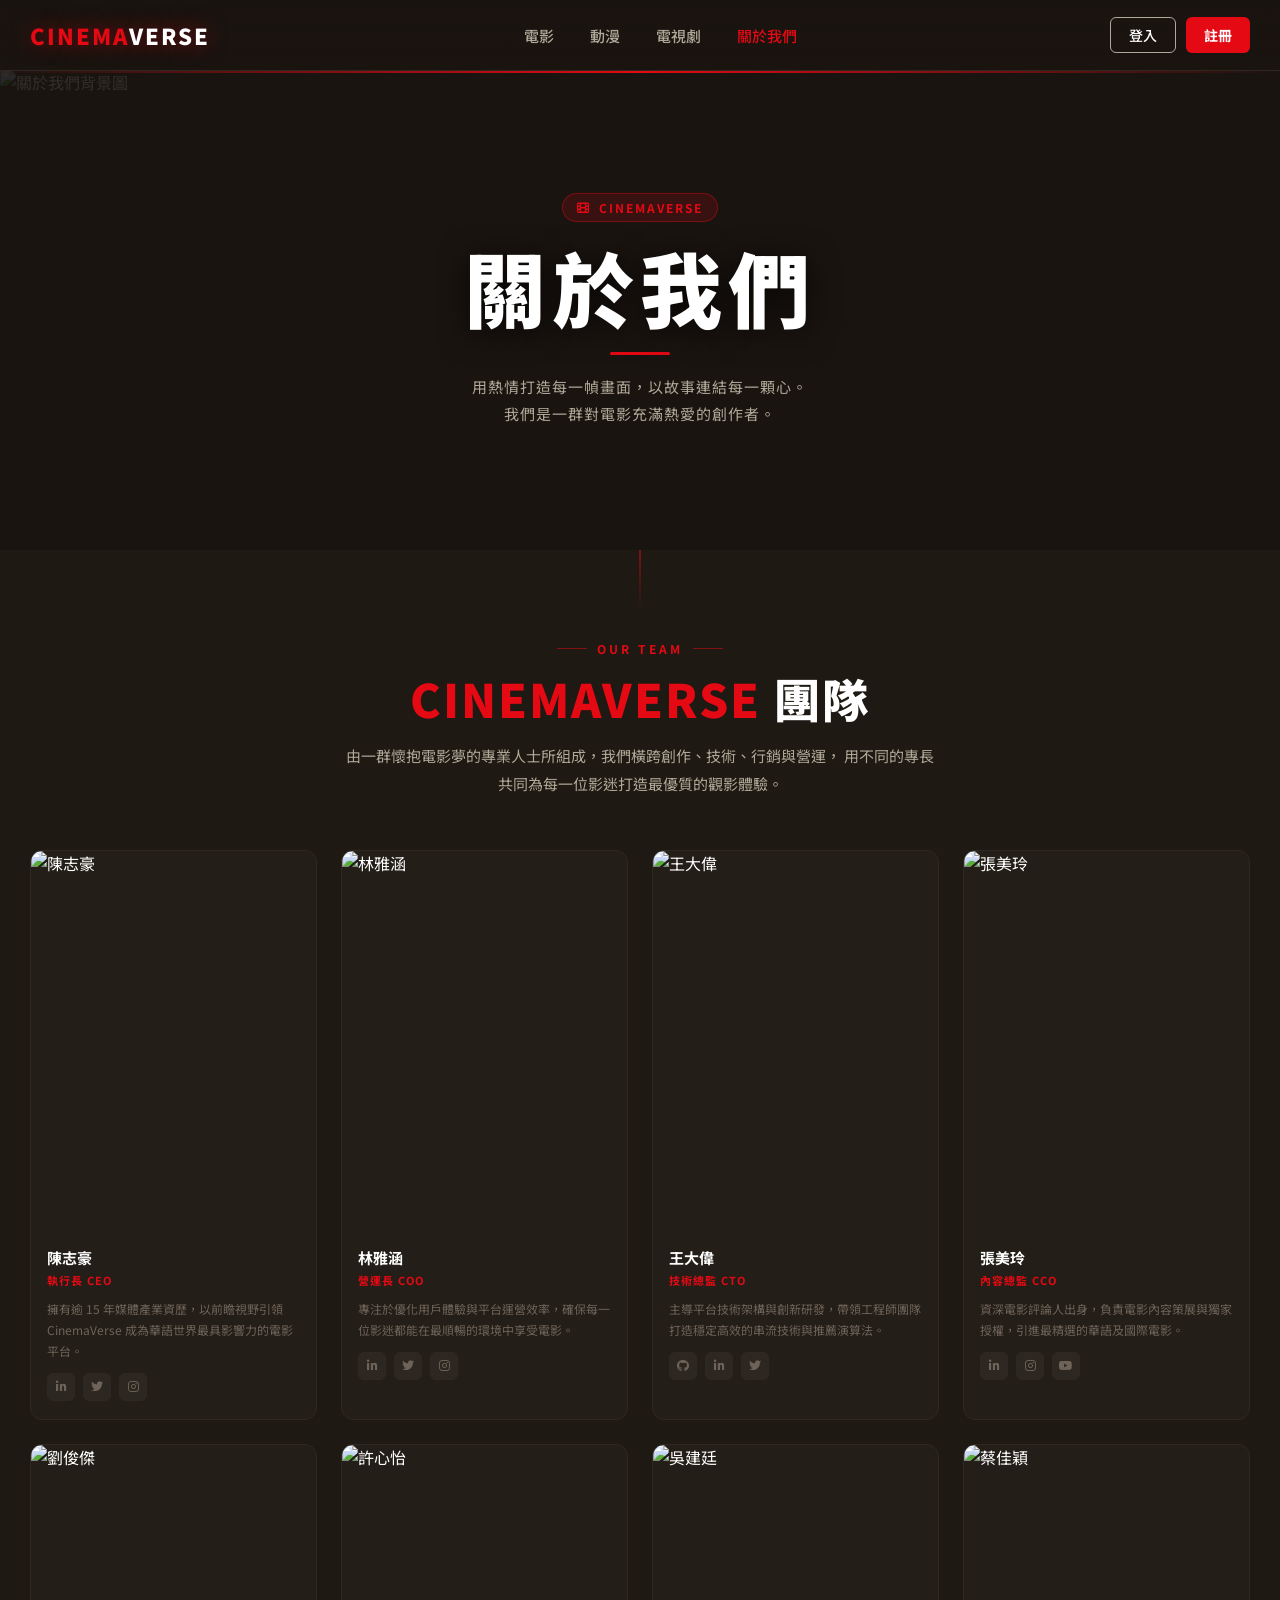
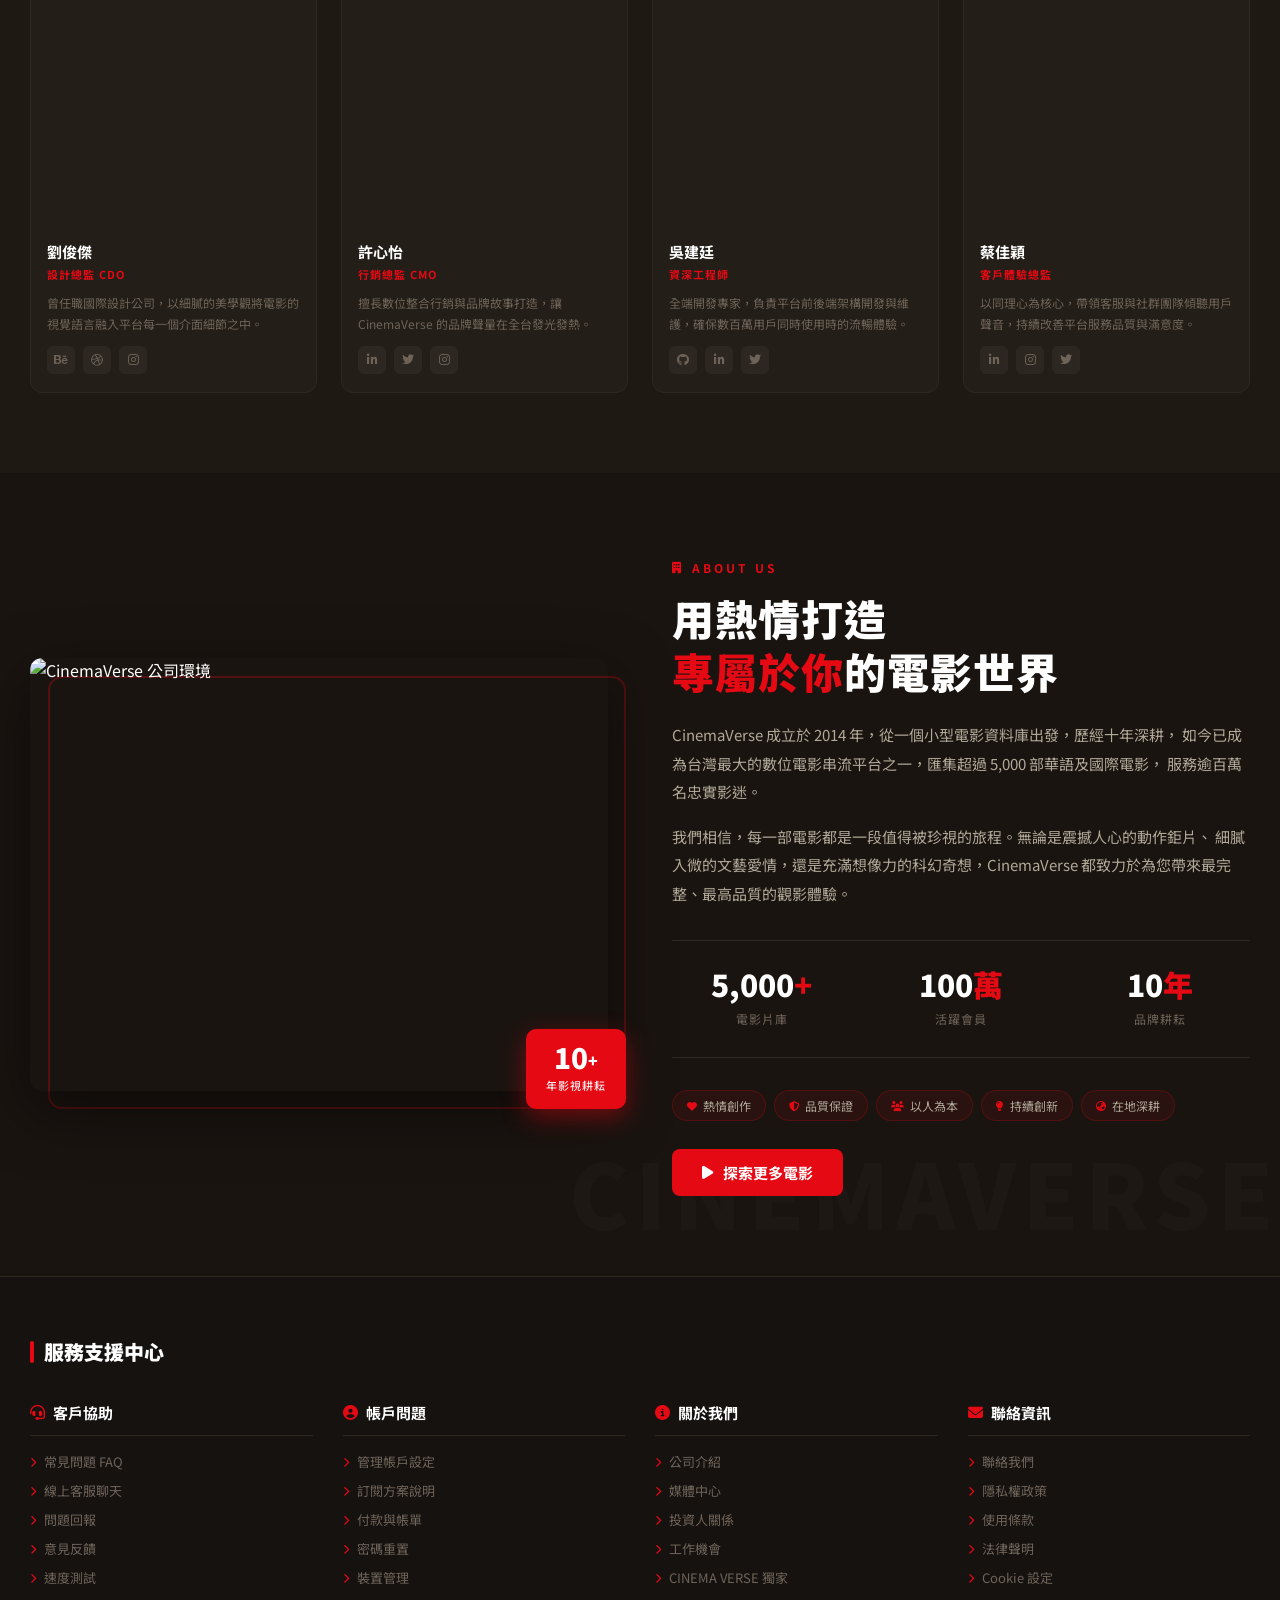
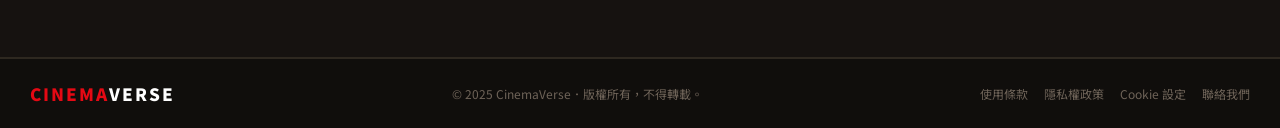
==== about.html @ 85493355 "建立還原點" ====
<!DOCTYPE html>
<html lang="zh-TW">
<head>
<meta charset="UTF-8">
<meta name="viewport" content="width=device-width, initial-scale=1.0">
<title>關於我們 - CinemaVerse</title>

<!-- ===== 字體引入：思源黑體（與首頁統一） ===== -->
<link rel="preconnect" href="https://fonts.googleapis.com">
<link rel="preconnect" href="https://fonts.gstatic.com" crossorigin>
<link href="https://fonts.googleapis.com/css2?family=Noto+Sans+TC:wght@300;400;500;700;900&display=swap" rel="stylesheet">

<!-- ===== Font Awesome 圖標庫 ===== -->
<link rel="stylesheet" href="https://cdnjs.cloudflare.com/ajax/libs/font-awesome/6.4.0/css/all.min.css">

<link rel="stylesheet" href="about.css">

</head>
<body>

<!-- =====================================================
     頁面主容器（最大寬度 1440px）
     ===================================================== -->
<div class="page-wrapper">


<!-- =====================================================
     頁首（Header）— 與首頁完全相同
     ===================================================== -->
<header>
  <div class="header-inner">

    <!-- Logo -->
    <a class="logo" href="movie-home.html">CINEMA<span>VERSE</span></a>

    <!-- 導覽選單（關於我們頁：active 在「關於我們」） -->
    <nav id="mainNav">
      <a href="movie-home.html">電影</a>
      <a href="animane-home.html">動漫</a>
      <a href="tv-home.html">電視劇</a>
      <a href="about.html" class="active">關於我們</a>
    </nav>

    <!-- 登入 / 註冊 + 漢堡按鈕 -->
    <div style="display:flex;align-items:center;gap:10px;">
      <div class="header-btns">
        <a href="signInsignUp.html" class="btn-login">登入</a>
        <a href="signInsignUp.html" class="btn-register">註冊</a>
      </div>
      <div class="hamburger" id="hamburger" onclick="toggleNav()">
        <span></span><span></span><span></span>
      </div>
    </div>

  </div>
</header>


<!-- =====================================================
     區塊一：開頭 Hero
     一張底圖 + 文字置中顯示「關於我們」
     ===================================================== -->
<section class="about-hero">

  <!-- 底圖 -->
  <img class="about-hero-bg" src="https://picsum.photos/id/1080/1920/600" alt="關於我們背景圖">

  <!-- 多層漸層遮罩 -->
  <div class="about-hero-overlay"></div>

  <!-- 置中文字內容 -->
  <div class="about-hero-content">

    <!-- 小徽章標籤 -->
    <div class="about-hero-badge">
      <i class="fas fa-film"></i>CINEMAVERSE
    </div>

    <!-- 主標題 -->
    <h1 class="about-hero-title">關於我們</h1>

    <!-- 紅色裝飾橫線 -->
    <div class="about-hero-line"></div>

    <!-- 副標文字 -->
    <p class="about-hero-sub">
      用熱情打造每一幀畫面，以故事連結每一顆心。<br>
      我們是一群對電影充滿熱愛的創作者。
    </p>

  </div>

</section><!-- end 區塊一：開頭 Hero -->


<!-- =====================================================
     區塊二：團隊介紹（Team Section）
     標題：CINEMAVERSE 團隊 + 副標介紹
     格局：4欄 × 2列 = 8 位成員卡片
     ===================================================== -->
<section class="team-section" id="team">

  <!-- 標題組（置中） -->
  <div class="team-header">
    <!-- 小標籤 -->
    <div class="team-label">OUR TEAM</div>
    <!-- 主標題：Logo 名稱 + 團隊 -->
    <h2 class="team-title">
      <span class="logo-name">CINEMAVERSE</span>&nbsp;團隊
    </h2>
    <!-- 副標：團隊介紹 -->
    <p class="team-subtitle">
      由一群懷抱電影夢的專業人士所組成，我們橫跨創作、技術、行銷與營運，
      用不同的專長共同為每一位影迷打造最優質的觀影體驗。
    </p>
  </div>

  <!-- 8 位成員卡片網格（4欄 × 2列） -->
  <div class="team-grid">

    <!-- ── 第一列 ── -->

    <!-- 成員 01：陳志豪 執行長 -->
    <div class="member-card">
      <div class="member-img-wrap">
        <img class="member-img" src="https://picsum.photos/id/1005/400/530" alt="陳志豪">
      </div>
      <div class="member-info">
        <div class="member-name">陳志豪</div>
        <div class="member-role">執行長 CEO</div>
        <p class="member-desc">擁有逾 15 年媒體產業資歷，以前瞻視野引領 CinemaVerse 成為華語世界最具影響力的電影平台。</p>
        <div class="member-social">
          <a href="#" title="LinkedIn"><i class="fab fa-linkedin-in"></i></a>
          <a href="#" title="Twitter"><i class="fab fa-twitter"></i></a>
          <a href="#" title="Instagram"><i class="fab fa-instagram"></i></a>
        </div>
      </div>
    </div>

    <!-- 成員 02：林雅涵 營運長 -->
    <div class="member-card">
      <div class="member-img-wrap">
        <img class="member-img" src="https://picsum.photos/id/1011/400/530" alt="林雅涵">
      </div>
      <div class="member-info">
        <div class="member-name">林雅涵</div>
        <div class="member-role">營運長 COO</div>
        <p class="member-desc">專注於優化用戶體驗與平台運營效率，確保每一位影迷都能在最順暢的環境中享受電影。</p>
        <div class="member-social">
          <a href="#" title="LinkedIn"><i class="fab fa-linkedin-in"></i></a>
          <a href="#" title="Twitter"><i class="fab fa-twitter"></i></a>
          <a href="#" title="Instagram"><i class="fab fa-instagram"></i></a>
        </div>
      </div>
    </div>

    <!-- 成員 03：王大偉 技術總監 -->
    <div class="member-card">
      <div class="member-img-wrap">
        <img class="member-img" src="https://picsum.photos/id/1012/400/530" alt="王大偉">
      </div>
      <div class="member-info">
        <div class="member-name">王大偉</div>
        <div class="member-role">技術總監 CTO</div>
        <p class="member-desc">主導平台技術架構與創新研發，帶領工程師團隊打造穩定高效的串流技術與推薦演算法。</p>
        <div class="member-social">
          <a href="#" title="GitHub"><i class="fab fa-github"></i></a>
          <a href="#" title="LinkedIn"><i class="fab fa-linkedin-in"></i></a>
          <a href="#" title="Twitter"><i class="fab fa-twitter"></i></a>
        </div>
      </div>
    </div>

    <!-- 成員 04：張美玲 內容總監 -->
    <div class="member-card">
      <div class="member-img-wrap">
        <img class="member-img" src="https://picsum.photos/id/1027/400/530" alt="張美玲">
      </div>
      <div class="member-info">
        <div class="member-name">張美玲</div>
        <div class="member-role">內容總監 CCO</div>
        <p class="member-desc">資深電影評論人出身，負責電影內容策展與獨家授權，引進最精選的華語及國際電影。</p>
        <div class="member-social">
          <a href="#" title="LinkedIn"><i class="fab fa-linkedin-in"></i></a>
          <a href="#" title="Instagram"><i class="fab fa-instagram"></i></a>
          <a href="#" title="YouTube"><i class="fab fa-youtube"></i></a>
        </div>
      </div>
    </div>

    <!-- ── 第二列 ── -->

    <!-- 成員 05：劉俊傑 設計總監 -->
    <div class="member-card">
      <div class="member-img-wrap">
        <img class="member-img" src="https://picsum.photos/id/1033/400/530" alt="劉俊傑">
      </div>
      <div class="member-info">
        <div class="member-name">劉俊傑</div>
        <div class="member-role">設計總監 CDO</div>
        <p class="member-desc">曾任職國際設計公司，以細膩的美學觀將電影的視覺語言融入平台每一個介面細節之中。</p>
        <div class="member-social">
          <a href="#" title="Behance"><i class="fab fa-behance"></i></a>
          <a href="#" title="Dribbble"><i class="fab fa-dribbble"></i></a>
          <a href="#" title="Instagram"><i class="fab fa-instagram"></i></a>
        </div>
      </div>
    </div>

    <!-- 成員 06：許心怡 行銷總監 -->
    <div class="member-card">
      <div class="member-img-wrap">
        <img class="member-img" src="https://picsum.photos/id/1062/400/530" alt="許心怡">
      </div>
      <div class="member-info">
        <div class="member-name">許心怡</div>
        <div class="member-role">行銷總監 CMO</div>
        <p class="member-desc">擅長數位整合行銷與品牌故事打造，讓 CinemaVerse 的品牌聲量在全台發光發熱。</p>
        <div class="member-social">
          <a href="#" title="LinkedIn"><i class="fab fa-linkedin-in"></i></a>
          <a href="#" title="Twitter"><i class="fab fa-twitter"></i></a>
          <a href="#" title="Instagram"><i class="fab fa-instagram"></i></a>
        </div>
      </div>
    </div>

    <!-- 成員 07：吳建廷 資深工程師 -->
    <div class="member-card">
      <div class="member-img-wrap">
        <img class="member-img" src="https://picsum.photos/id/1072/400/530" alt="吳建廷">
      </div>
      <div class="member-info">
        <div class="member-name">吳建廷</div>
        <div class="member-role">資深工程師</div>
        <p class="member-desc">全端開發專家，負責平台前後端架構開發與維護，確保數百萬用戶同時使用時的流暢體驗。</p>
        <div class="member-social">
          <a href="#" title="GitHub"><i class="fab fa-github"></i></a>
          <a href="#" title="LinkedIn"><i class="fab fa-linkedin-in"></i></a>
          <a href="#" title="Twitter"><i class="fab fa-twitter"></i></a>
        </div>
      </div>
    </div>

    <!-- 成員 08：蔡佳穎 客戶體驗總監 -->
    <div class="member-card">
      <div class="member-img-wrap">
        <img class="member-img" src="https://picsum.photos/id/1041/400/530" alt="蔡佳穎">
      </div>
      <div class="member-info">
        <div class="member-name">蔡佳穎</div>
        <div class="member-role">客戶體驗總監</div>
        <p class="member-desc">以同理心為核心，帶領客服與社群團隊傾聽用戶聲音，持續改善平台服務品質與滿意度。</p>
        <div class="member-social">
          <a href="#" title="LinkedIn"><i class="fab fa-linkedin-in"></i></a>
          <a href="#" title="Instagram"><i class="fab fa-instagram"></i></a>
          <a href="#" title="Twitter"><i class="fab fa-twitter"></i></a>
        </div>
      </div>
    </div>

  </div><!-- end .team-grid -->

</section><!-- end 區塊二：團隊介紹 -->


<!-- =====================================================
     區塊三：公司介紹（Company Introduction）
     左側公司圖片 + 右側文字介紹（名稱/介紹/數據/核心價值/按鈕）
     ===================================================== -->
<section class="company-section" id="company">

  <!-- 左圖 + 右文 版型 -->
  <div class="company-layout">

    <!-- 左側：公司圖片 -->
    <div class="company-img-col">
      <img class="company-img" src="https://picsum.photos/id/1040/800/600" alt="CinemaVerse 公司環境">
      <!-- 浮動成就標籤（右下角） -->
      <div class="company-badge">
        <span class="badge-num">10<span style="font-size:16px;vertical-align:2px;">+</span></span>
        <span class="badge-text">年影視耕耘</span>
      </div>
    </div>

    <!-- 右側：公司文字介紹 -->
    <div class="company-text-col">

      <!-- 小標籤 -->
      <div class="company-label">
        <i class="fas fa-building"></i>ABOUT US
      </div>

      <!-- 公司主標題 -->
      <h2 class="company-title">
        用熱情打造<br>
        <span class="highlight">專屬於你</span>的電影世界
      </h2>

      <!-- 公司介紹段落一 -->
      <p class="company-desc">
        CinemaVerse 成立於 2014 年，從一個小型電影資料庫出發，歷經十年深耕，
        如今已成為台灣最大的數位電影串流平台之一，匯集超過 5,000 部華語及國際電影，
        服務逾百萬名忠實影迷。
      </p>

      <!-- 公司介紹段落二 -->
      <p class="company-desc">
        我們相信，每一部電影都是一段值得被珍視的旅程。無論是震撼人心的動作鉅片、
        細膩入微的文藝愛情，還是充滿想像力的科幻奇想，CinemaVerse
        都致力於為您帶來最完整、最高品質的觀影體驗。
      </p>

      <!-- 公司數據統計（電影數 / 會員數 / 耕耘年份） -->
      <div class="company-stats">
        <div class="stat-item">
          <span class="stat-num">5,000<span>+</span></span>
          <span class="stat-label">電影片庫</span>
        </div>
        <div class="stat-item">
          <span class="stat-num">100<span>萬</span></span>
          <span class="stat-label">活躍會員</span>
        </div>
        <div class="stat-item">
          <span class="stat-num">10<span>年</span></span>
          <span class="stat-label">品牌耕耘</span>
        </div>
      </div>

      <!-- 核心價值標籤 -->
      <div class="company-values">
        <span class="value-tag"><i class="fas fa-heart"></i>熱情創作</span>
        <span class="value-tag"><i class="fas fa-shield-alt"></i>品質保證</span>
        <span class="value-tag"><i class="fas fa-users"></i>以人為本</span>
        <span class="value-tag"><i class="fas fa-lightbulb"></i>持續創新</span>
        <span class="value-tag"><i class="fas fa-globe-asia"></i>在地深耕</span>
      </div>

      <!-- 探索更多按鈕 -->
      <a href="#" class="btn-more">
        <i class="fas fa-play"></i>探索更多電影
      </a>

    </div><!-- end .company-text-col -->

  </div><!-- end .company-layout -->

</section><!-- end 區塊三：公司介紹 -->

<!-- =====================================================
     服務支援中心區塊（Help / Support Section）
     四欄：客戶協助 / 帳戶問題 / 關於我們 / 聯絡資訊
     ===================================================== -->
<section class="help-section" id="help">

  <!-- 服務支援標題 -->
  <h2 class="help-section-title">服務支援中心</h2>

  <!-- 四欄連結網格 -->
  <div class="help-grid">

    <!-- 第一欄：客戶協助 -->
    <div class="help-col">
      <h3><i class="fas fa-headset" style="color:var(--accent);"></i>客戶協助</h3>
      <ul>
        <li><a href="#"><i class="fas fa-chevron-right"></i>常見問題 FAQ</a></li>
        <li><a href="#"><i class="fas fa-chevron-right"></i>線上客服聊天</a></li>
        <li><a href="#"><i class="fas fa-chevron-right"></i>問題回報</a></li>
        <li><a href="#"><i class="fas fa-chevron-right"></i>意見反饋</a></li>
        <li><a href="#"><i class="fas fa-chevron-right"></i>速度測試</a></li>
      </ul>
    </div>

    <!-- 第二欄：帳戶問題 -->
    <div class="help-col">
      <h3><i class="fas fa-user-circle" style="color:var(--accent);"></i>帳戶問題</h3>
      <ul>
        <li><a href="#"><i class="fas fa-chevron-right"></i>管理帳戶設定</a></li>
        <li><a href="#"><i class="fas fa-chevron-right"></i>訂閱方案說明</a></li>
        <li><a href="#"><i class="fas fa-chevron-right"></i>付款與帳單</a></li>
        <li><a href="#"><i class="fas fa-chevron-right"></i>密碼重置</a></li>
        <li><a href="#"><i class="fas fa-chevron-right"></i>裝置管理</a></li>
      </ul>
    </div>

    <!-- 第三欄：關於我們 -->
    <div class="help-col">
      <h3><i class="fas fa-info-circle" style="color:var(--accent);"></i>關於我們</h3>
      <ul>
        <li><a href="#"><i class="fas fa-chevron-right"></i>公司介紹</a></li>
        <li><a href="#"><i class="fas fa-chevron-right"></i>媒體中心</a></li>
        <li><a href="#"><i class="fas fa-chevron-right"></i>投資人關係</a></li>
        <li><a href="#"><i class="fas fa-chevron-right"></i>工作機會</a></li>
        <li><a href="#"><i class="fas fa-chevron-right"></i>CINEMA VERSE 獨家</a></li>
      </ul>
    </div>

    <!-- 第四欄：聯絡資訊 -->
    <div class="help-col">
      <h3><i class="fas fa-envelope" style="color:var(--accent);"></i>聯絡資訊</h3>
      <ul>
        <li><a href="#"><i class="fas fa-chevron-right"></i>聯絡我們</a></li>
        <li><a href="#"><i class="fas fa-chevron-right"></i>隱私權政策</a></li>
        <li><a href="#"><i class="fas fa-chevron-right"></i>使用條款</a></li>
        <li><a href="#"><i class="fas fa-chevron-right"></i>法律聲明</a></li>
        <li><a href="#"><i class="fas fa-chevron-right"></i>Cookie 設定</a></li>
      </ul>
    </div>

  </div><!-- end .help-grid -->

</section><!-- end 服務支援中心 -->

<!-- =====================================================
     頁尾（Footer）— 與首頁一致
     ===================================================== -->
<footer>
  <a class="footer-logo" href="#">CINEMA<span>VERSE</span></a>
  <p>© 2025 CinemaVerse．版權所有，不得轉載。</p>
  <div class="footer-links">
    <a href="#">使用條款</a>
    <a href="#">隱私權政策</a>
    <a href="#">Cookie 設定</a>
    <a href="#">聯絡我們</a>
  </div>
</footer>


</div><!-- end .page-wrapper -->


<!-- =====================================================
     JavaScript（純功能性）：漢堡選單開關
     所有視覺特效皆以純 CSS 完成
     ===================================================== -->
<script>
  function toggleNav() {
    document.getElementById('mainNav').classList.toggle('open');
  }
</script>

</body>
</html>
---- about.css ----
/* =====================================================
   全域 CSS 變數（與電影首頁完全一致的色調）
   ===================================================== */
:root {
  --bg-dark:        #1a1410;
  --bg-card:        #231e18;
  --bg-section:     #1e1912;
  --accent:         #e50914;
  --accent-hover:   #ff1a27;
  --gold:           #f5c518;
  --text-primary:   #ffffff;
  --text-secondary: #b0a898;
  --text-muted:     #6e6358;
  --border:         #2e2820;
  --padding-x:      30px;
  --max-width:      1440px;
}

/* =====================================================
   通用重置
   ===================================================== */
* { margin: 0; padding: 0; box-sizing: border-box; }
html { scroll-behavior: smooth; }
body {
  font-family: 'Noto Sans TC', sans-serif;
  background-color: #0d0b09;
  color: var(--text-primary);
  overflow-x: hidden;
}

/* =====================================================
   頁面最大寬度包裝容器（固定 1440px）
   ===================================================== */
.page-wrapper {
  max-width: var(--max-width);
  margin: 0 auto;
  background-color: var(--bg-dark);
  overflow-x: hidden;
}

/* =====================================================
   頁首（Header）— 與首頁完全相同
   ===================================================== */
header {
  position: fixed;
  top: 0;
  left: 50%;
  transform: translateX(-50%);
  width: 100%;
  max-width: var(--max-width);
  z-index: 1000;
  background: linear-gradient(to bottom, rgba(26,20,16,0.98) 0%, rgba(26,20,16,0.88) 100%);
  backdrop-filter: blur(10px);
  border-bottom: 1px solid var(--border);
}

.header-inner {
  padding: 0 var(--padding-x);
  display: flex;
  align-items: center;
  justify-content: space-between;
  height: 70px;
  gap: 16px;
}

/* Logo */
.logo {
  font-size: 22px;
  font-weight: 900;
  color: var(--accent);
  letter-spacing: 2px;
  text-transform: uppercase;
  white-space: nowrap;
  flex-shrink: 0;
  text-shadow: 0 0 20px rgba(229,9,20,0.5);
  text-decoration: none;
}
.logo span { color: var(--text-primary); }

/* 導覽選單 */
nav {
  display: flex;
  align-items: center;
  gap: 4px;
  flex: 1;
  justify-content: center;
}
nav a {
  color: var(--text-secondary);
  text-decoration: none;
  font-size: 15px;
  font-weight: 500;
  padding: 8px 16px;
  border-radius: 6px;
  transition: all 0.3s;
  white-space: nowrap;
}
nav a:hover { color: var(--text-primary); background: rgba(229,9,20,0.15); }
nav a.active { color: var(--accent); }

/* 登入 / 註冊按鈕 */
.header-btns { display: flex; gap: 10px; flex-shrink: 0; }
.btn-login {
  padding: 7px 18px;
  border: 1px solid var(--text-secondary);
  border-radius: 6px;
  background: transparent;
  color: var(--text-primary);
  font-family: 'Noto Sans TC', sans-serif;
  font-size: 14px;
  font-weight: 500;
  cursor: pointer;
  transition: all 0.3s;
  white-space: nowrap;
  text-decoration: none;
  display: inline-flex;
  align-items: center;
}
.btn-login:hover { border-color: var(--text-primary); background: rgba(255,255,255,0.08); }
.btn-register {
  padding: 7px 18px;
  border: none;
  border-radius: 6px;
  background: var(--accent);
  color: var(--text-primary);
  font-family: 'Noto Sans TC', sans-serif;
  font-size: 14px;
  font-weight: 700;
  cursor: pointer;
  transition: all 0.3s;
  white-space: nowrap;
  text-decoration: none;
  display: inline-flex;
  align-items: center;
}
.btn-register:hover { background: var(--accent-hover); transform: translateY(-1px); box-shadow: 0 4px 15px rgba(229,9,20,0.4); }

/* 漢堡選單按鈕 */
.hamburger { display: none; flex-direction: column; gap: 5px; cursor: pointer; padding: 5px; flex-shrink: 0; }
.hamburger span { display: block; width: 22px; height: 2px; background: var(--text-primary); transition: all 0.3s; }


/* =====================================================
   區塊一：開頭 Hero
   底圖 + 多層遮罩 + 置中文字「關於我們」
   ===================================================== */
.about-hero {
  margin-top: 70px;
  position: relative;
  width: 100%;
  height: 480px;
  overflow: hidden;
  display: flex;
  align-items: center;
  justify-content: center;
}

/* 底圖 */
.about-hero-bg {
  position: absolute;
  inset: 0;
  width: 100%;
  height: 100%;
  object-fit: cover;
  object-position: center center;
  filter: brightness(0.32);
}

/* 多層漸層遮罩（上下收邊） */
.about-hero-overlay {
  position: absolute;
  inset: 0;
  background: linear-gradient(
    to bottom,
    rgba(26,20,16,0.65) 0%,
    rgba(26,20,16,0.05) 35%,
    rgba(26,20,16,0.05) 65%,
    rgba(26,20,16,0.90) 100%
  );
}

/* 頂部紅色裝飾線 */
.about-hero::before {
  content: '';
  position: absolute;
  top: 0;
  left: 0;
  width: 100%;
  height: 3px;
  background: linear-gradient(to right, transparent, var(--accent), transparent);
  z-index: 2;
}

/* Hero 文字內容（置中） */
.about-hero-content {
  position: relative;
  z-index: 3;
  text-align: center;
  padding: 0 var(--padding-x);
}

/* 頁面小徽章 */
.about-hero-badge {
  display: inline-flex;
  align-items: center;
  gap: 8px;
  background: rgba(229,9,20,0.15);
  border: 1px solid rgba(229,9,20,0.4);
  color: var(--accent);
  font-size: 12px;
  font-weight: 700;
  padding: 5px 14px;
  border-radius: 20px;
  letter-spacing: 2px;
  text-transform: uppercase;
  margin-bottom: 20px;
}

/* 主標題「關於我們」 */
.about-hero-title {
  font-size: clamp(44px, 7vw, 82px);
  font-weight: 900;
  color: var(--text-primary);
  line-height: 1.1;
  letter-spacing: 6px;
  text-shadow: 0 4px 30px rgba(0,0,0,0.8);
  margin-bottom: 20px;
}

/* 底部紅色裝飾橫線 */
.about-hero-line {
  width: 60px;
  height: 3px;
  background: var(--accent);
  border-radius: 2px;
  margin: 0 auto 18px;
}

/* Hero 副標文字 */
.about-hero-sub {
  font-size: 15px;
  color: var(--text-secondary);
  letter-spacing: 1px;
  line-height: 1.8;
  max-width: 520px;
  margin: 0 auto;
}


/* =====================================================
   區塊二：團隊介紹（Team Section）
   標題居中（CINEMAVERSE 團隊 + 副標）
   成員卡片：4欄 × 2列 = 8 張
   ===================================================== */
.team-section {
  padding: 80px var(--padding-x);
  background: var(--bg-section);
  position: relative;
}

/* 頂部裝飾細線 */
.team-section::before {
  content: '';
  position: absolute;
  top: 0;
  left: 50%;
  transform: translateX(-50%);
  width: 1px;
  height: 60px;
  background: linear-gradient(to bottom, var(--accent), transparent);
}

/* 團隊標題組（置中） */
.team-header {
  text-align: center;
  margin-bottom: 52px;
}

/* 小標籤（OUR TEAM） */
.team-label {
  display: inline-flex;
  align-items: center;
  gap: 10px;
  font-size: 12px;
  font-weight: 700;
  color: var(--accent);
  letter-spacing: 3px;
  text-transform: uppercase;
  margin-bottom: 14px;
}
.team-label::before,
.team-label::after {
  content: '';
  display: block;
  width: 30px;
  height: 1px;
  background: var(--accent);
  opacity: 0.5;
}

/* 主標題（CINEMAVERSE 團隊） */
.team-title {
  font-size: clamp(28px, 4vw, 46px);
  font-weight: 900;
  color: var(--text-primary);
  letter-spacing: 2px;
  margin-bottom: 16px;
  line-height: 1.2;
}
/* Logo 名稱：紅色強調 */
.team-title .logo-name { color: var(--accent); }

/* 副標介紹文字 */
.team-subtitle {
  font-size: 15px;
  color: var(--text-secondary);
  line-height: 1.85;
  max-width: 600px;
  margin: 0 auto;
}

/* 成員卡片網格：4欄 × 2列 */
.team-grid {
  display: grid;
  grid-template-columns: repeat(4, 1fr);
  gap: 24px;
}

/* 單張成員卡片 */
.member-card {
  background: var(--bg-card);
  border: 1px solid var(--border);
  border-radius: 12px;
  overflow: hidden;
  transition: transform 0.35s ease, border-color 0.35s ease, box-shadow 0.35s ease;
  cursor: pointer;
}

/* hover：上移 + 紅色邊框光暈 */
.member-card:hover {
  transform: translateY(-8px);
  border-color: rgba(229,9,20,0.5);
  box-shadow: 0 16px 40px rgba(229,9,20,0.15), 0 4px 20px rgba(0,0,0,0.4);
}

/* 成員照片容器（3:4 直式比例） */
.member-img-wrap {
  width: 100%;
  aspect-ratio: 3 / 4;
  overflow: hidden;
  position: relative;
}

/* hover 時照片下方出現紅色漸層 */
.member-img-wrap::after {
  content: '';
  position: absolute;
  inset: 0;
  background: linear-gradient(to top, rgba(229,9,20,0.18) 0%, transparent 50%);
  opacity: 0;
  transition: opacity 0.35s ease;
}
.member-card:hover .member-img-wrap::after { opacity: 1; }

/* 成員照片 */
.member-img {
  width: 100%;
  height: 100%;
  object-fit: cover;
  display: block;
  transition: transform 0.35s ease;
}
.member-card:hover .member-img { transform: scale(1.05); }

/* 成員文字資訊 */
.member-info { padding: 16px 16px 18px; }

/* 成員姓名 */
.member-name {
  font-size: 15px;
  font-weight: 700;
  color: var(--text-primary);
  margin-bottom: 4px;
}

/* 成員職稱 */
.member-role {
  font-size: 11px;
  font-weight: 700;
  color: var(--accent);
  letter-spacing: 1px;
  margin-bottom: 10px;
  text-transform: uppercase;
}

/* 成員簡介（最多三行） */
.member-desc {
  font-size: 12px;
  color: var(--text-muted);
  line-height: 1.75;
  display: -webkit-box;
  -webkit-line-clamp: 3;
  -webkit-box-orient: vertical;
  overflow: hidden;
  margin-bottom: 12px;
}

/* 社群 icon 列 */
.member-social { display: flex; gap: 8px; }
.member-social a {
  display: flex;
  align-items: center;
  justify-content: center;
  width: 28px;
  height: 28px;
  border-radius: 6px;
  background: rgba(255,255,255,0.04);
  border: 1px solid var(--border);
  color: var(--text-muted);
  font-size: 12px;
  text-decoration: none;
  transition: all 0.3s;
}
.member-social a:hover {
  background: var(--accent);
  border-color: var(--accent);
  color: #fff;
}


/* =====================================================
   區塊三：公司介紹（Company Introduction）
   左側公司圖片 + 右側文字介紹
   ===================================================== */
.company-section {
  padding: 80px var(--padding-x);
  background: var(--bg-dark);
  position: relative;
  overflow: hidden;
}

/* 裝飾：背景大字浮水印 */
.company-section::after {
  content: 'CINEMAVERSE';
  position: absolute;
  bottom: 20px;
  right: 0;
  font-size: 90px;
  font-weight: 900;
  color: rgba(255,255,255,0.018);
  letter-spacing: 6px;
  pointer-events: none;
  white-space: nowrap;
}

/* 公司介紹主版型：左圖 + 右文 */
.company-layout {
  display: grid;
  grid-template-columns: 1fr 1fr;
  gap: 64px;
  align-items: center;
  position: relative;
  z-index: 1;
}

/* 左側圖片欄 */
.company-img-col { position: relative; }

/* 紅色裝飾邊框（偏移在圖片後方） */
.company-img-col::before {
  content: '';
  position: absolute;
  top: 18px;
  left: 18px;
  right: -18px;
  bottom: -18px;
  border: 2px solid rgba(229,9,20,0.28);
  border-radius: 14px;
  z-index: 0;
}

/* 左側主圖 */
.company-img {
  position: relative;
  z-index: 1;
  width: 100%;
  aspect-ratio: 4 / 3;
  object-fit: cover;
  border-radius: 12px;
  display: block;
  box-shadow: 0 20px 60px rgba(0,0,0,0.5);
}

/* 浮動成就標籤（圖片右下角） */
.company-badge {
  position: absolute;
  bottom: -18px;
  right: -18px;
  z-index: 3;
  background: var(--accent);
  color: #fff;
  padding: 14px 20px;
  border-radius: 10px;
  text-align: center;
  box-shadow: 0 8px 24px rgba(229,9,20,0.45);
}
.company-badge .badge-num {
  font-size: 28px;
  font-weight: 900;
  line-height: 1;
  display: block;
}
.company-badge .badge-text {
  font-size: 11px;
  font-weight: 500;
  opacity: 0.9;
  letter-spacing: 1px;
  white-space: nowrap;
}

/* 右側文字欄 */
.company-text-col { position: relative; z-index: 1; }

/* 小標籤 */
.company-label {
  display: inline-flex;
  align-items: center;
  gap: 8px;
  font-size: 12px;
  font-weight: 700;
  color: var(--accent);
  letter-spacing: 3px;
  text-transform: uppercase;
  margin-bottom: 16px;
}

/* 公司標題 */
.company-title {
  font-size: clamp(26px, 3.5vw, 42px);
  font-weight: 900;
  color: var(--text-primary);
  line-height: 1.25;
  margin-bottom: 24px;
  letter-spacing: 1px;
}
.company-title .highlight { color: var(--accent); }

/* 公司介紹段落 */
.company-desc {
  font-size: 15px;
  color: var(--text-secondary);
  line-height: 1.9;
  margin-bottom: 16px;
}

/* 公司數據統計列 */
.company-stats {
  display: grid;
  grid-template-columns: repeat(3, 1fr);
  gap: 20px;
  margin: 32px 0;
  padding: 28px 0;
  border-top: 1px solid var(--border);
  border-bottom: 1px solid var(--border);
}
.stat-item { text-align: center; }
.stat-num {
  font-size: 30px;
  font-weight: 900;
  color: var(--text-primary);
  line-height: 1;
  margin-bottom: 6px;
  display: block;
}
.stat-num span { color: var(--accent); }
.stat-label { font-size: 12px; color: var(--text-muted); letter-spacing: 1px; text-transform: uppercase; }

/* 核心價值標籤 */
.company-values { display: flex; flex-wrap: wrap; gap: 8px; margin-bottom: 28px; }
.value-tag {
  display: inline-flex;
  align-items: center;
  gap: 6px;
  padding: 6px 14px;
  background: rgba(229,9,20,0.08);
  border: 1px solid rgba(229,9,20,0.22);
  border-radius: 20px;
  font-size: 12px;
  color: var(--text-secondary);
  transition: all 0.3s;
}
.value-tag:hover {
  background: rgba(229,9,20,0.18);
  color: var(--text-primary);
}
.value-tag i { color: var(--accent); font-size: 10px; }

/* 探索更多按鈕 */
.btn-more {
  display: inline-flex;
  align-items: center;
  gap: 10px;
  background: var(--accent);
  color: #fff;
  padding: 13px 30px;
  border-radius: 8px;
  font-family: 'Noto Sans TC', sans-serif;
  font-size: 15px;
  font-weight: 700;
  text-decoration: none;
  transition: all 0.3s;
}
.btn-more:hover {
  background: var(--accent-hover);
  transform: translateY(-2px);
  box-shadow: 0 6px 25px rgba(229,9,20,0.45);
}

/* =====================================================
   服務支援中心區塊（Help / Support Section）
   四欄：客戶協助 / 帳戶問題 / 關於我們 / 聯絡資訊
   ===================================================== */
.help-section {
  padding: 60px var(--padding-x);
  background: #161210;
  border-top: 1px solid var(--border);
  border-bottom: 1px solid var(--border);
}

/* 服務支援標題（含紅色豎線裝飾） */
.help-section-title {
  font-size: 20px;
  font-weight: 900;
  margin-bottom: 36px;
  display: flex;
  align-items: center;
  gap: 10px;
}
.help-section-title::before {
  content: '';
  display: block;
  width: 4px;
  height: 22px;
  background: var(--accent);
  border-radius: 2px;
}

/* 四欄網格 */
.help-grid {
  display: grid;
  grid-template-columns: repeat(4, 1fr);
  gap: 30px;
}

/* 各欄標題 */
.help-col h3 {
  font-size: 15px;
  font-weight: 700;
  color: var(--text-primary);
  margin-bottom: 16px;
  padding-bottom: 12px;
  border-bottom: 1px solid var(--border);
  display: flex;
  align-items: center;
  gap: 8px;
}

/* 各欄連結列表 */
.help-col ul { list-style: none; }
.help-col ul li { margin-bottom: 10px; }
.help-col ul li a {
  color: var(--text-muted);
  text-decoration: none;
  font-size: 13px;
  transition: color 0.3s;
  display: flex;
  align-items: center;
  gap: 8px;
}
.help-col ul li a:hover { color: var(--text-primary); }
.help-col ul li a i {
  font-size: 10px;
  color: var(--accent);
  flex-shrink: 0;
}


/* =====================================================
   頁尾（Footer）— 與首頁一致
   ===================================================== */
footer {
  padding: 22px var(--padding-x);
  background: #100e0c;
  display: flex;
  align-items: center;
  justify-content: space-between;
  flex-wrap: wrap;
  gap: 10px;
  border-top: 1px solid var(--border);
}
.footer-logo { font-size: 17px; font-weight: 900; color: var(--accent); letter-spacing: 2px; text-decoration: none; }
.footer-logo span { color: var(--text-primary); }
footer p { font-size: 12px; color: var(--text-muted); }
.footer-links { display: flex; gap: 16px; }
.footer-links a { font-size: 12px; color: var(--text-muted); text-decoration: none; transition: color 0.3s; }
.footer-links a:hover { color: var(--text-primary); }


/* =====================================================
   RWD 響應式切版
   ===================================================== */

/* 中型平板（1024px 以下） */
@media (max-width: 1024px) {
  .team-grid { grid-template-columns: repeat(4, 1fr); gap: 16px; }
  .company-layout { gap: 40px; }
  .company-badge { right: -10px; bottom: -10px; }
}

/* 平板（768px 以下） */
@media (max-width: 768px) {
  :root { --padding-x: 20px; }

  nav {
    display: none;
    position: fixed;
    top: 70px;
    left: 50%;
    transform: translateX(-50%);
    width: 100%;
    max-width: var(--max-width);
    flex-direction: column;
    align-items: center;
    background: rgba(26,20,16,0.98);
    padding: 16px var(--padding-x);
    border-bottom: 1px solid var(--border);
    z-index: 999;
    gap: 4px;
  }
  nav.open { display: flex; }
  nav a { width: 100%; padding: 12px 16px; text-align: center; }
  .hamburger { display: flex; }

  .about-hero { height: 360px; }

  /* 團隊：4欄 → 2欄 */
  .team-grid { grid-template-columns: repeat(2, 1fr); }

  /* 公司：兩欄 → 單欄 */
  .company-layout { grid-template-columns: 1fr; gap: 40px; }
  .company-img-col::before { display: none; }
  .company-badge { right: 16px; bottom: -14px; }
  .company-section::after { font-size: 44px; }

  footer { flex-direction: column; align-items: center; text-align: center; }
  .footer-links { flex-wrap: wrap; justify-content: center; }
}

/* 手機（480px 以下） */
@media (max-width: 480px) {
  :root { --padding-x: 16px; }
  .about-hero { height: 280px; }
  .about-hero-title { font-size: 38px; letter-spacing: 3px; }
  .team-section, .company-section { padding: 50px var(--padding-x); }
  .team-grid { grid-template-columns: repeat(2, 1fr); gap: 12px; }
  .company-stats { gap: 12px; }
  .stat-num { font-size: 22px; }
  .footer-links { display: none; }
}

/* 最小手機（360px 以下） */
@media (max-width: 360px) {
  :root { --padding-x: 12px; }
  .logo { font-size: 16px; letter-spacing: 1px; }
  .btn-login, .btn-register { font-size: 12px; padding: 6px 12px; }
  .about-hero-title { font-size: 32px; letter-spacing: 2px; }
}
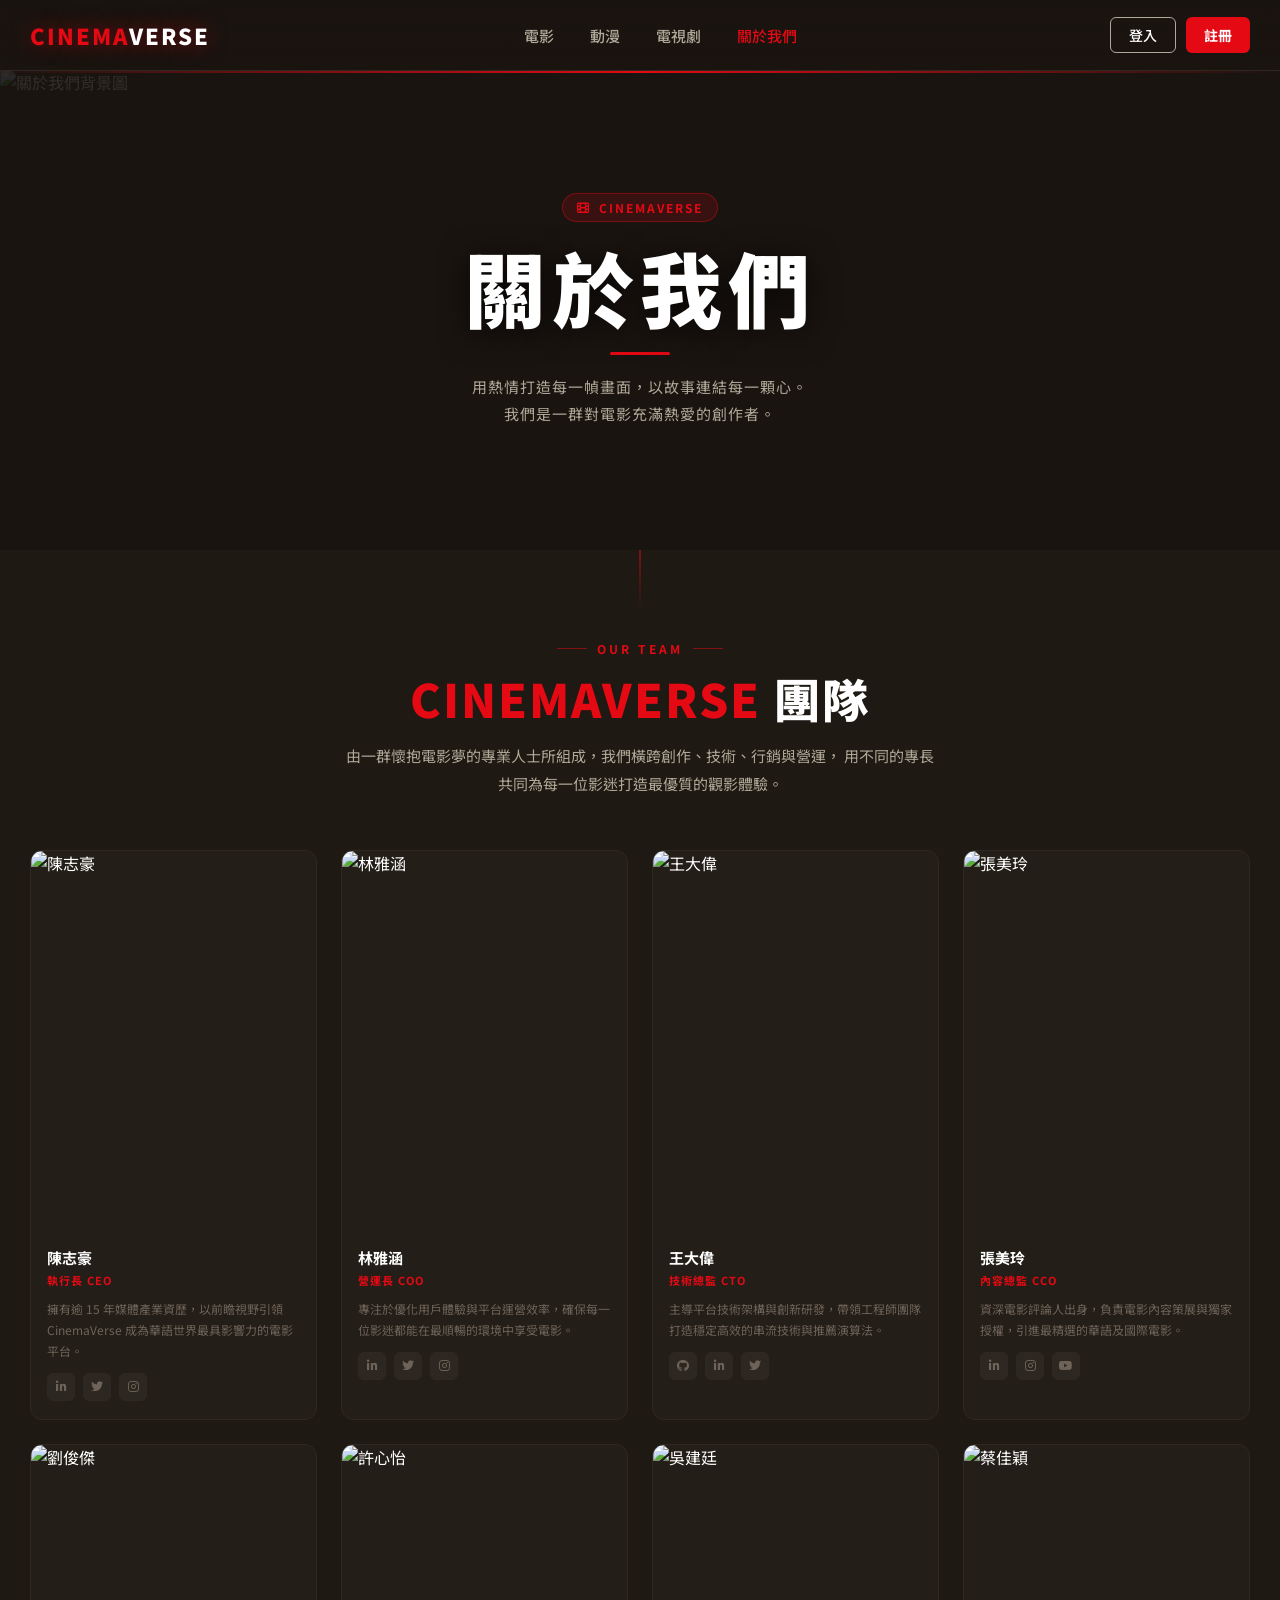
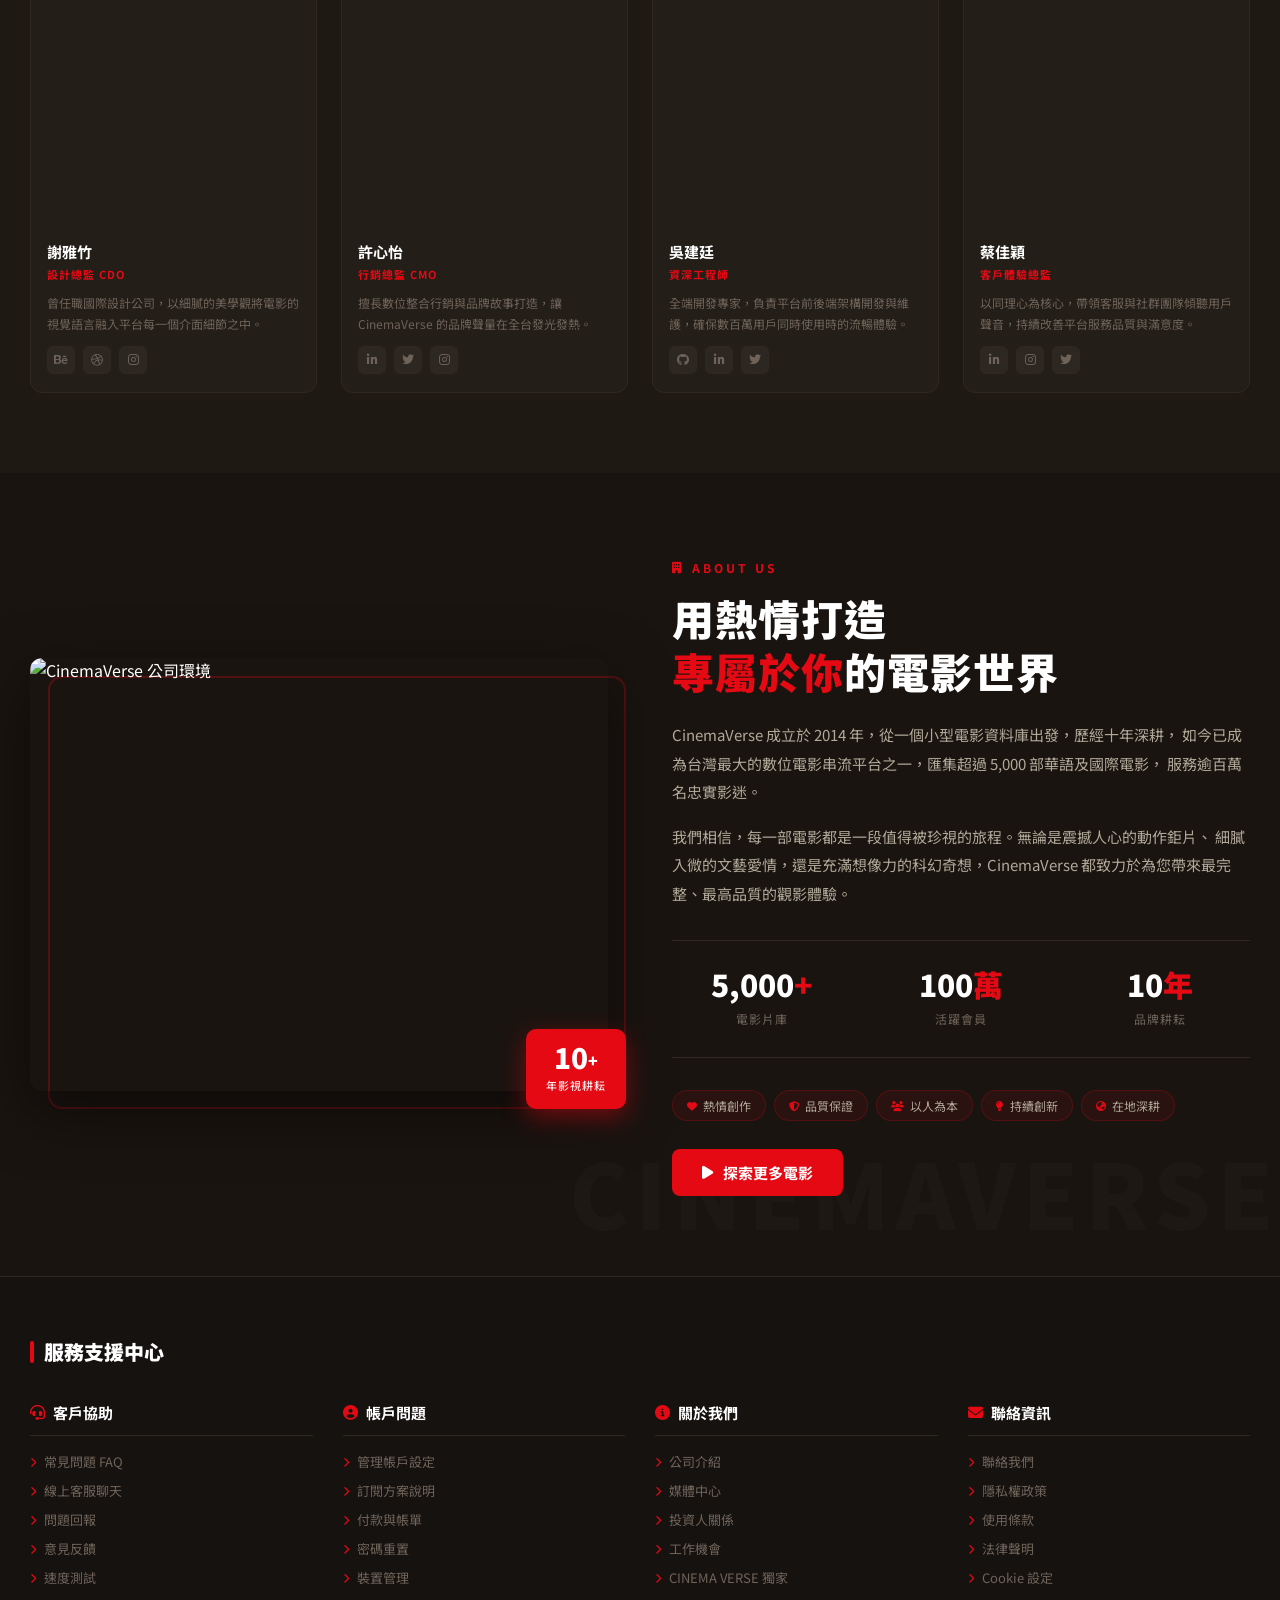
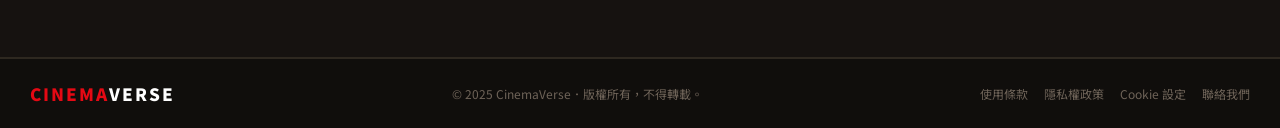
==== commit 2807d3e0: "新增movieRec進movieWebsite.js，more-movies.html(為您推薦區塊)優化html -> javascript，about.html更改設計總監名字" ====
--- a/about.html
+++ b/about.html
@@ -13,7 +13,11 @@
 <!-- ===== Font Awesome 圖標庫 ===== -->
 <link rel="stylesheet" href="https://cdnjs.cloudflare.com/ajax/libs/font-awesome/6.4.0/css/all.min.css">
 
-<link rel="stylesheet" href="about.css">
+<!-- ===== css 選擇器 ===== -->
+<link rel="stylesheet" href="movieWebsite.css">
+
+<!-- ===== js 連結 ===== -->
+<script src="movieWebsite.js" defer></script>
 
 </head>
 <body>
@@ -196,7 +200,7 @@
         <img class="member-img" src="https://picsum.photos/id/1033/400/530" alt="劉俊傑">
       </div>
       <div class="member-info">
-        <div class="member-name">劉俊傑</div>
+        <div class="member-name">謝雅竹</div>
         <div class="member-role">設計總監 CDO</div>
         <p class="member-desc">曾任職國際設計公司，以細膩的美學觀將電影的視覺語言融入平台每一個介面細節之中。</p>
         <div class="member-social">
@@ -336,7 +340,7 @@
       </div>
 
       <!-- 探索更多按鈕 -->
-      <a href="#" class="btn-more">
+      <a href="more-movies.html" class="btn-more">
         <i class="fas fa-play"></i>探索更多電影
       </a>
 
@@ -427,16 +431,5 @@
 
 </div><!-- end .page-wrapper -->
 
-
-<!-- =====================================================
-     JavaScript（純功能性）：漢堡選單開關
-     所有視覺特效皆以純 CSS 完成
-     ===================================================== -->
-<script>
-  function toggleNav() {
-    document.getElementById('mainNav').classList.toggle('open');
-  }
-</script>
-
 </body>
 </html>
--- a/movieWebsite.css
+++ b/movieWebsite.css
@@ -0,0 +1,2397 @@
+/* =====================================================
+   全域 CSS 變數 / 重置樣式
+   ===================================================== */
+:root {
+  --bg-dark:        #1a1410;   /* 主背景：帶棕調深黑 */
+  --bg-card:        #231e18;   /* 卡片背景 */
+  --bg-section:     #1e1912;   /* 區塊交替背景 */
+  --accent:         #e50914;   /* 品牌紅色 */
+  --accent-hover:   #ff1a27;   /* 紅色 hover 態 */
+  --gold:           #f5c518;   /* 評分金色 */
+  --text-primary:   #ffffff;   /* 主要文字（白） */
+  --text-secondary: #b0a898;   /* 次要文字（灰） */
+  --text-muted:     #6e6358;   /* 淡化文字 */
+  --border:         #2e2820;   /* 邊框色 */
+  --padding-x:      30px;      /* 左右邊界距離 */
+  --max-width:      1440px;    /* 網頁最大寬度，固定在 1440px */
+}
+
+/* 通用重置 */
+* {
+  margin: 0;
+  padding: 0;
+  box-sizing: border-box;
+}
+
+html {
+  scroll-behavior: smooth;
+}
+
+/* 全域字體、背景設定 */
+body {
+  font-family: 'Noto Sans TC', sans-serif;
+  background-color: #0d0b09; /* 超出 1440px 時兩側顯示更深背景 */
+  color: var(--text-primary);
+  overflow-x: hidden;
+}
+
+/* =====================================================
+   頁面最大寬度包裝容器
+   固定 1440px，超過 1440px 同樣維持 1440px 置中顯示
+   ===================================================== */
+.page-wrapper {
+  max-width: var(--max-width);
+  margin: 0 auto;
+  background-color: var(--bg-dark);
+  position: relative;
+  overflow-x: hidden;
+}
+
+
+/* =====================================================
+   頁首（Header）
+   Logo + 導覽選單 + 登入/註冊按鈕
+   固定在頂部，不隨滾動消失
+   ===================================================== */
+header {
+  position: fixed;
+  top: 0;
+  /* 讓 header 也限制在 1440px 內居中 */
+  /* left: 50%;
+  transform: translateX(-50%); */
+  width: 100%;
+  max-width: var(--max-width);
+  z-index: 1000;
+  background: linear-gradient(
+    to bottom,
+    rgba(26,20,16,0.98) 0%,
+    rgba(26,20,16,0.88) 100%
+  );
+  backdrop-filter: blur(10px);
+  border-bottom: 1px solid var(--border);
+}
+
+/* Header 內容列 */
+.header-inner {
+  padding: 0 var(--padding-x);
+  display: flex;
+  align-items: center;
+  justify-content: space-between;
+  height: 70px;
+  gap: 16px;
+}
+
+/* ── Logo 文字標誌 ──
+   不因切版改變大小（flex-shrink: 0） */
+.logo {
+  font-size: 22px;
+  font-weight: 900;
+  color: var(--accent);
+  letter-spacing: 2px;
+  text-transform: uppercase;
+  white-space: nowrap;
+  flex-shrink: 0;    /* 不因空間不足而縮小 */
+  text-shadow: 0 0 20px rgba(229,9,20,0.5);
+  text-decoration: none;
+}
+.logo span {
+  color: var(--text-primary);
+}
+
+/* ── 導覽列（電影 / 動漫 / 電視劇 / 關於我們）── */
+nav {
+  display: flex;
+  align-items: center;
+  gap: 4px;
+  flex: 1;
+  justify-content: center;
+}
+
+nav a {
+  color: var(--text-secondary);
+  text-decoration: none;
+  font-size: 15px;
+  font-weight: 500;
+  padding: 8px 16px;
+  border-radius: 6px;
+  transition: all 0.3s;
+  white-space: nowrap;
+}
+nav a:hover {
+  color: var(--text-primary);
+  background: rgba(229,9,20,0.15);
+}
+nav a.active {
+  color: var(--accent);
+}
+
+/* ── 登入 / 註冊按鈕群組 ──
+   不因切版改變大小（flex-shrink: 0） */
+.header-btns {
+  display: flex;
+  gap: 10px;
+  flex-shrink: 0;  /* 不縮小 */
+}
+
+/* 登入按鈕：鏤空邊框樣式 */
+.btn-login {
+  padding: 7px 18px;
+  border: 1px solid var(--text-secondary);
+  border-radius: 6px;
+  background: transparent;
+  color: var(--text-primary);
+  font-family: 'Noto Sans TC', sans-serif;
+  font-size: 14px;
+  font-weight: 500;
+  cursor: pointer;
+  transition: all 0.3s;
+  white-space: nowrap;
+  text-decoration: none;
+  display: inline-flex;
+  align-items: center;
+}
+.btn-login:hover {
+  border-color: var(--text-primary);
+  background: rgba(255,255,255,0.08);
+}
+
+/* 註冊按鈕：實心紅色樣式 */
+.btn-register {
+  padding: 7px 18px;
+  border: none;
+  border-radius: 6px;
+  background: var(--accent);
+  color: var(--text-primary);
+  font-family: 'Noto Sans TC', sans-serif;
+  font-size: 14px;
+  font-weight: 700;
+  cursor: pointer;
+  transition: all 0.3s;
+  white-space: nowrap;
+  text-decoration: none;
+  display: inline-flex;
+  align-items: center;
+}
+.btn-register:hover {
+  background: var(--accent-hover);
+  transform: translateY(-1px);
+  box-shadow: 0 4px 15px rgba(229,9,20,0.4);
+}
+
+/* ── 漢堡選單按鈕（平板 / 手機版才顯示） ── */
+.hamburger {
+  display: none;
+  flex-direction: column;
+  gap: 5px;
+  cursor: pointer;
+  padding: 5px;
+  flex-shrink: 0;
+}
+.hamburger span {
+  display: block;
+  width: 22px;
+  height: 2px;
+  background: var(--text-primary);
+  transition: all 0.3s;
+}
+
+
+/* =====================================================
+  movie animane tv home  css
+  ===================================================== */
+
+/* 英雄輪播區（Hero Carousel），全螢幕高度，三張圖片自動輪播 */
+.hero {
+  margin-top: 70px; /* 避免被 fixed header 遮住 */
+  position: relative;
+  width: 100%;
+  height: calc(100vh - 70px);
+  min-height: 500px;
+  overflow: hidden;
+}
+
+/* 輪播軌道：三張幻燈片並排，CSS animation 自動播放 */
+.slides {
+  display: flex;
+  width: 300%;
+  height: 100%;
+  animation: slideAuto 18s infinite;
+}
+
+/* 輪播自動播放動畫
+   每張停留約 5 秒，切換過渡 1 秒 */
+@keyframes slideAuto {
+  0%,   27%  { transform: translateX(0); }
+  33%,  60%  { transform: translateX(-33.333%); }
+  66%,  93%  { transform: translateX(-66.666%); }
+  100%        { transform: translateX(0); }
+}
+
+/* 單張幻燈片 */
+.slide {
+  width: 33.333%;
+  height: 100%;
+  position: relative;
+  flex-shrink: 0;
+}
+
+/* 幻燈片背景圖 */
+.slide img {
+  width: 100%;
+  height: 100%;
+  object-fit: cover;
+  filter: brightness(0.45);
+}
+
+/* 幻燈片左側漸層遮罩（讓文字更清晰） */
+.slide-overlay {
+  position: absolute;
+  inset: 0;
+  background: linear-gradient(
+    to right,
+    rgba(26,20,16,0.95) 0%,
+    rgba(26,20,16,0.5) 55%,
+    transparent 100%
+  );
+}
+
+/* 幻燈片文字內容 */
+.slide-content {
+  position: absolute;
+  left: var(--padding-x);
+  bottom: 15%;
+  max-width: 560px;
+}
+
+/* 電影熱播/獲獎標籤徽章 */
+.slide-badge {
+  display: inline-flex;
+  align-items: center;
+  gap: 6px;
+  background: var(--accent);
+  color: #fff;
+  font-size: 11px;
+  font-weight: 700;
+  padding: 4px 10px;
+  border-radius: 4px;
+  text-transform: uppercase;
+  letter-spacing: 1px;
+  margin-bottom: 14px;
+}
+
+/* 電影標題 */
+.slide-title {
+  font-size: clamp(26px, 4vw, 56px);
+  font-weight: 900;
+  line-height: 1.15;
+  margin-bottom: 16px;
+  text-shadow: 0 2px 20px rgba(0,0,0,0.8);
+}
+
+/* 電影資訊列（評分 / 時長 / 導演） */
+.slide-meta {
+  display: flex;
+  align-items: center;
+  gap: 16px;
+  margin-bottom: 14px;
+  flex-wrap: wrap;
+}
+.slide-meta-item {
+  display: flex;
+  align-items: center;
+  gap: 6px;
+  font-size: 13px;
+  color: var(--text-secondary);
+}
+.slide-meta-item i { color: var(--gold); font-size: 12px; }
+
+/* 評分數字樣式 */
+.rating {
+  color: var(--gold) !important;
+  font-weight: 700 !important;
+  font-size: 16px !important;
+}
+
+/* 電影簡介文字（限制三行） */
+.slide-desc {
+  font-size: 14px;
+  line-height: 1.75;
+  color: var(--text-secondary);
+  margin-bottom: 24px;
+  display: -webkit-box;
+  -webkit-line-clamp: 3;
+  -webkit-box-orient: vertical;
+  overflow: hidden;
+}
+
+/* 立即觀看按鈕（輪播區與電影介紹區共用） */
+.btn-watch {
+  display: inline-flex;
+  align-items: center;
+  gap: 10px;
+  background: var(--accent);
+  color: #fff;
+  border: none;
+  padding: 13px 30px;
+  border-radius: 8px;
+  font-family: 'Noto Sans TC', sans-serif;
+  font-size: 15px;
+  font-weight: 700;
+  cursor: pointer;
+  transition: all 0.3s;
+  text-decoration: none;
+}
+.btn-watch:hover {
+  background: var(--accent-hover);
+  transform: translateY(-2px);
+  box-shadow: 0 6px 25px rgba(229,9,20,0.5);
+}
+
+/* 輪播底部指示點 */
+.carousel-dots {
+  position: absolute;
+  bottom: 28px;
+  left: 50%;
+  transform: translateX(-50%);
+  display: flex;
+  gap: 10px;
+  z-index: 10;
+}
+.dot {
+  width: 8px;
+  height: 8px;
+  border-radius: 50%;
+  background: rgba(255,255,255,0.3);
+  cursor: pointer;
+  transition: all 0.4s;
+  border: none;
+  padding: 0;
+}
+.dot.active {
+  background: var(--accent);
+  width: 24px;
+  border-radius: 4px;
+}
+
+
+/* =====================================================
+   通用區塊樣式（各內容區塊共用）
+   ===================================================== */
+.section {
+  padding: 56px var(--padding-x);
+  background: var(--bg-dark);
+}
+/* 偶數區塊略深背景，製造視覺層次 */
+.section:nth-child(even) {
+  background: var(--bg-section);
+}
+
+/* 區塊標題列：標題靠左、篩選選單靠右 */
+.section-header {
+  display: flex;
+  align-items: center;
+  justify-content: space-between;
+  margin-bottom: 28px;
+  gap: 12px;
+  flex-wrap: wrap;
+}
+
+/* 區塊左側標題（含紅色豎線裝飾） */
+.section-title {
+  font-size: 20px;
+  font-weight: 900;
+  color: var(--text-primary);
+  display: flex;
+  align-items: center;
+  gap: 10px;
+}
+.section-title::before {
+  content: '';
+  display: block;
+  width: 4px;
+  height: 22px;
+  background: var(--accent);
+  border-radius: 2px;
+  flex-shrink: 0;
+}
+
+/* 區塊右側篩選選單（浪漫 / 恐怖 / 懸疑 / 喜劇） */
+.section-menu {
+  display: flex;
+  gap: 6px;
+  flex-wrap: nowrap;
+}
+.section-menu button {
+  padding: 6px 16px;
+  border: 1px solid var(--border);
+  border-radius: 20px;
+  background: transparent;
+  color: var(--text-secondary);
+  font-family: 'Noto Sans TC', sans-serif;
+  font-size: 13px;
+  cursor: pointer;
+  transition: all 0.3s;
+  white-space: nowrap;
+}
+.section-menu button:hover,
+.section-menu button.active {
+  background: var(--accent);
+  border-color: var(--accent);
+  color: #fff;
+}
+
+
+/* =====================================================
+   最新電影區塊（Latest Movies）
+   水平滾動卡片，hover 時圖片向上放大不裁切上方
+   ===================================================== */
+
+/* 滾動外層容器
+   關鍵：overflow-x: auto（允許橫向滾動）
+         overflow-y: visible（允許 hover 向上放大，不被裁切）
+   並用 padding/margin 補償以免邊緣也被裁切 */
+.scroll-track-wrapper {
+  overflow-x: auto;
+  overflow-y: visible;
+  /* 上方留足夠空間讓 hover 時卡片向上放大不被裁切 */
+  padding-top: 14px;
+  margin-top: -14px;
+  padding-left: 6px;
+  margin-left: -6px;
+  padding-right: 6px;
+  margin-right: -6px;
+  /* 自訂捲軸樣式 */
+  scrollbar-width: thin;
+  scrollbar-color: var(--accent) var(--border);
+}
+.scroll-track-wrapper::-webkit-scrollbar { height: 4px; }
+.scroll-track-wrapper::-webkit-scrollbar-track { background: var(--border); border-radius: 2px; }
+.scroll-track-wrapper::-webkit-scrollbar-thumb { background: var(--accent); border-radius: 2px; }
+
+/* 卡片橫向軌道（不換行橫排） */
+.scroll-track {
+  display: flex;
+  gap: 16px;
+  width: max-content;
+  padding-bottom: 10px;
+  padding-top: 6px;
+}
+
+/* 最新電影單張卡片 */
+.latest-card {
+  flex-shrink: 0;
+  width: 160px;
+  cursor: pointer;
+}
+
+/* 最新電影圖片容器
+   overflow: hidden 讓圖片縮放不超出圓角框
+   transform-origin: bottom center 確保放大方向朝上 */
+.latest-card-img-wrap {
+  width: 160px;
+  height: 240px;
+  border-radius: 8px;
+  overflow: hidden;
+  position: relative;
+  transition: transform 0.35s ease, box-shadow 0.35s ease;
+  transform-origin: bottom center; /* 向上放大，不壓到下方文字也不往上裁切 */
+}
+
+/* hover 時圖片容器整體向上縮放放大 */
+.latest-card:hover .latest-card-img-wrap {
+  transform: scale(1.08);
+  box-shadow: 0 -4px 28px rgba(229,9,20,0.3);
+}
+
+/* 最新電影圖片本體 */
+.latest-card-img {
+  width: 100%;
+  height: 100%;
+  object-fit: cover;
+  display: block;
+  transition: transform 0.35s ease;
+}
+.latest-card:hover .latest-card-img {
+  transform: scale(1.04);
+}
+
+/* 卡片文字資訊（電影名稱、評分、時長） */
+.latest-card-info {
+  padding: 10px 2px 0;
+}
+.latest-card-title {
+  font-size: 13px;
+  font-weight: 700;
+  color: var(--text-primary);
+  white-space: nowrap;
+  overflow: hidden;
+  text-overflow: ellipsis;
+  margin-bottom: 5px;
+}
+.latest-card-meta {
+  display: flex;
+  align-items: center;
+  gap: 10px;
+  font-size: 11px;
+  color: var(--text-muted);
+}
+.latest-card-meta .star { color: var(--gold); }
+
+
+/* =====================================================
+   熱門精選區塊（Hot Picks）
+   6欄網格，圖文整體卡片 hover 時放大 + 紅色邊框高亮
+   圖片保持固定長方形比例（2:3），不因版面改變形狀
+   ===================================================== */
+
+/* 熱門精選網格容器 */
+.hot-grid {
+  display: grid;
+  grid-template-columns: repeat(6, 1fr);
+  gap: 16px;
+}
+
+/* 熱門精選單張卡片
+   整體作為一個 hover 互動單位（圖片＋文字一起變化） */
+.hot-card {
+  cursor: pointer;
+  border-radius: 8px;
+  overflow: hidden;           /* 確保圓角生效且內容不超出 */
+  background: var(--bg-card);
+  border: 1px solid transparent;
+  transition: transform 0.35s ease, border-color 0.35s ease, box-shadow 0.35s ease;
+  /* transform-origin 預設 center，卡片等比例從中心放大 */
+}
+
+/* hover：整張卡片（圖片 + 文字）一起放大，顯示紅色邊框 */
+.hot-card:hover {
+  transform: scale(1.04);
+  border-color: rgba(229,9,20,0.7);
+  box-shadow: 0 8px 30px rgba(229,9,20,0.25);
+  position: relative;
+  z-index: 2; /* 確保放大後浮在相鄰卡片上方 */
+}
+
+/* 熱門精選圖片容器
+   aspect-ratio: 2/3 保持直式長方形比例（不隨版面寬度變形）
+   不會因為切版 Grid 寬度改變而使圖片變成正方形或橫向 */
+.hot-card-img-wrap {
+  width: 100%;
+  aspect-ratio: 2 / 3; /* 固定 2:3 直式長方形，任何寬度下比例不變 */
+  overflow: hidden;
+}
+
+/* 熱門精選圖片本體 */
+.hot-card-img {
+  width: 100%;
+  height: 100%;
+  object-fit: cover;
+  display: block;
+  transition: transform 0.35s ease;
+}
+/* hover 時圖片輕微放大（視覺深度感） */
+.hot-card:hover .hot-card-img {
+  transform: scale(1.06);
+}
+
+/* 熱門精選卡片文字區 */
+.hot-card-info {
+  padding: 10px 10px 12px;
+}
+.hot-card-title {
+  font-size: 13px;
+  font-weight: 700;
+  color: var(--text-primary);
+  white-space: nowrap;
+  overflow: hidden;
+  text-overflow: ellipsis;
+  margin-bottom: 5px;
+}
+.hot-card-meta {
+  display: flex;
+  align-items: center;
+  gap: 10px;
+  font-size: 11px;
+  color: var(--text-muted);
+}
+.hot-card-meta .star { color: var(--gold); }
+
+/* =====================================================
+   更多電影區塊專屬樣式
+   （.hot-grid / .hot-card 等共用樣式已在原檔定義，無需重複）
+   ===================================================== */
+
+/* More 連結：靠右對齊，與左側標題同行 */
+.more-link {
+  display: inline-flex;
+  align-items: center;
+  gap: 6px;
+  color: var(--text-secondary);   /* 預設灰色 */
+  text-decoration: none;
+  font-size: 14px;
+  font-weight: 500;
+  font-family: 'Noto Sans TC', sans-serif;
+  padding: 6px 14px;
+  border: 1px solid var(--border);
+  border-radius: 20px;
+  transition: color 0.3s, border-color 0.3s, 0.3s;
+  white-space: nowrap;
+}
+
+/* More 連結 hover 效果：變紅與背景淡紅 */
+.more-link:hover {
+  color: #fff;
+  border-color: var(--accent);
+  background: var(--accent);
+}
+
+/* More 連結內的箭頭 icon 字體大小調整 */
+.more-link i {
+  font-size: 11px;
+}
+
+/* =====================================================
+   電影介紹區塊（Movie Introduction）
+   左側電影海報 + 右側詳細文字介紹
+   ===================================================== */
+
+/* 電影介紹主版型：左圖右文兩欄 */
+.intro-layout {
+  display: grid;
+  grid-template-columns: 300px 1fr;
+  gap: 40px;
+  align-items: start;
+}
+
+/* 左側電影海報圖 */
+.intro-img {
+  width: 100%;
+  aspect-ratio: 2 / 3; /* 同樣維持 2:3 直式比例 */
+  object-fit: cover;
+  border-radius: 12px;
+  box-shadow: 0 10px 40px rgba(0,0,0,0.6);
+  display: block;
+}
+
+/* 右側電影標題 */
+.intro-title {
+  font-size: 30px;
+  font-weight: 900;
+  margin-bottom: 16px;
+  line-height: 1.2;
+}
+
+/* 電影資訊列（評分 / 時長 / 導演 / 年份） */
+.intro-meta {
+  display: flex;
+  flex-wrap: wrap;
+  gap: 20px;
+  margin-bottom: 18px;
+}
+.intro-meta-item {
+  display: flex;
+  align-items: center;
+  gap: 8px;
+  font-size: 14px;
+  color: var(--text-secondary);
+}
+.intro-meta-item i { color: var(--accent); }
+.intro-meta-item .star { color: var(--gold); }
+
+/* 電影類型標籤 */
+.intro-tags {
+  display: flex;
+  gap: 8px;
+  flex-wrap: wrap;
+  margin-bottom: 20px;
+}
+.intro-tag {
+  padding: 4px 12px;
+  background: rgba(229,9,20,0.15);
+  border: 1px solid rgba(229,9,20,0.3);
+  border-radius: 4px;
+  font-size: 12px;
+  color: var(--accent);
+}
+
+/* 電影介紹正文 */
+.intro-desc {
+  font-size: 15px;
+  line-height: 1.9;
+  color: var(--text-secondary);
+  margin-bottom: 20px;
+}
+
+
+/* =====================================================
+   服務支援中心區塊（Help / Support Section）
+   四欄：客戶協助 / 帳戶問題 / 關於我們 / 聯絡資訊
+   ===================================================== */
+.help-section {
+  padding: 60px var(--padding-x);
+  background: #161210;
+  border-top: 1px solid var(--border);
+  border-bottom: 1px solid var(--border);
+}
+
+/* 服務支援標題（含紅色豎線裝飾） */
+.help-section-title {
+  font-size: 20px;
+  font-weight: 900;
+  margin-bottom: 36px;
+  display: flex;
+  align-items: center;
+  gap: 10px;
+}
+.help-section-title::before {
+  content: '';
+  display: block;
+  width: 4px;
+  height: 22px;
+  background: var(--accent);
+  border-radius: 2px;
+}
+
+/* 四欄網格 */
+.help-grid {
+  display: grid;
+  grid-template-columns: repeat(4, 1fr);
+  gap: 30px;
+}
+
+/* 各欄標題 */
+.help-col h3 {
+  font-size: 15px;
+  font-weight: 700;
+  color: var(--text-primary);
+  margin-bottom: 16px;
+  padding-bottom: 12px;
+  border-bottom: 1px solid var(--border);
+  display: flex;
+  align-items: center;
+  gap: 8px;
+}
+
+/* 各欄連結列表 */
+.help-col ul { list-style: none; }
+.help-col ul li { margin-bottom: 10px; }
+.help-col ul li a {
+  color: var(--text-muted);
+  text-decoration: none;
+  font-size: 13px;
+  transition: color 0.3s;
+  display: flex;
+  align-items: center;
+  gap: 8px;
+}
+.help-col ul li a:hover { color: var(--text-primary); }
+.help-col ul li a i {
+  font-size: 10px;
+  color: var(--accent);
+  flex-shrink: 0;
+}
+
+
+/* =====================================================
+   頁尾（Footer）
+   版權宣告 + 年份 + 快速連結
+   ===================================================== */
+footer {
+  padding: 22px var(--padding-x);
+  background: #100e0c;
+  display: flex;
+  align-items: center;
+  justify-content: space-between;
+  flex-wrap: wrap;
+  gap: 10px;
+  border-top: 1px solid var(--border);
+}
+
+/* 頁尾 Logo */
+.footer-logo {
+  font-size: 17px;
+  font-weight: 900;
+  color: var(--accent);
+  letter-spacing: 2px;
+  text-decoration: none;
+}
+.footer-logo span { color: var(--text-primary); }
+
+/* 版權文字 */
+footer p { font-size: 12px; color: var(--text-muted); }
+
+/* 頁尾快速連結 */
+.footer-links { display: flex; gap: 16px; }
+.footer-links a {
+  font-size: 12px;
+  color: var(--text-muted);
+  text-decoration: none;
+  transition: color 0.3s;
+}
+.footer-links a:hover { color: var(--text-primary); }
+
+
+
+/* =====================================================
+   about 區塊 css
+   ===================================================== */
+.about-hero {
+  margin-top: 70px;
+  position: relative;
+  width: 100%;
+  height: 480px;
+  overflow: hidden;
+  display: flex;
+  align-items: center;
+  justify-content: center;
+}
+
+/* 底圖 */
+.about-hero-bg {
+  position: absolute;
+  inset: 0;
+  width: 100%;
+  height: 100%;
+  object-fit: cover;
+  object-position: center center;
+  filter: brightness(0.32);
+}
+
+/* 多層漸層遮罩（上下收邊） */
+.about-hero-overlay {
+  position: absolute;
+  inset: 0;
+  background: linear-gradient(
+    to bottom,
+    rgba(26,20,16,0.65) 0%,
+    rgba(26,20,16,0.05) 35%,
+    rgba(26,20,16,0.05) 65%,
+    rgba(26,20,16,0.90) 100%
+  );
+}
+
+/* 頂部紅色裝飾線 */
+.about-hero::before {
+  content: '';
+  position: absolute;
+  top: 0;
+  left: 0;
+  width: 100%;
+  height: 3px;
+  background: linear-gradient(to right, transparent, var(--accent), transparent);
+  z-index: 2;
+}
+
+/* Hero 文字內容（置中） */
+.about-hero-content {
+  position: relative;
+  z-index: 3;
+  text-align: center;
+  padding: 0 var(--padding-x);
+}
+
+/* 頁面小徽章 */
+.about-hero-badge {
+  display: inline-flex;
+  align-items: center;
+  gap: 8px;
+  background: rgba(229,9,20,0.15);
+  border: 1px solid rgba(229,9,20,0.4);
+  color: var(--accent);
+  font-size: 12px;
+  font-weight: 700;
+  padding: 5px 14px;
+  border-radius: 20px;
+  letter-spacing: 2px;
+  text-transform: uppercase;
+  margin-bottom: 20px;
+}
+
+/* 主標題「關於我們」 */
+.about-hero-title {
+  font-size: clamp(44px, 7vw, 82px);
+  font-weight: 900;
+  color: var(--text-primary);
+  line-height: 1.1;
+  letter-spacing: 6px;
+  text-shadow: 0 4px 30px rgba(0,0,0,0.8);
+  margin-bottom: 20px;
+}
+
+/* 底部紅色裝飾橫線 */
+.about-hero-line {
+  width: 60px;
+  height: 3px;
+  background: var(--accent);
+  border-radius: 2px;
+  margin: 0 auto 18px;
+}
+
+/* Hero 副標文字 */
+.about-hero-sub {
+  font-size: 15px;
+  color: var(--text-secondary);
+  letter-spacing: 1px;
+  line-height: 1.8;
+  max-width: 520px;
+  margin: 0 auto;
+}
+
+
+/* =====================================================
+   區塊二：團隊介紹（Team Section）
+   標題居中（CINEMAVERSE 團隊 + 副標）
+   成員卡片：4欄 × 2列 = 8 張
+   ===================================================== */
+.team-section {
+  padding: 80px var(--padding-x);
+  background: var(--bg-section);
+  position: relative;
+}
+
+/* 頂部裝飾細線 */
+    .team-section::before {
+      content: '';
+      position: absolute;
+      top: 0;
+      left: 50%;
+      transform: translateX(-50%);
+      width: 1px;
+      height: 60px;
+      background: linear-gradient(to bottom, var(--accent), transparent);
+    }
+
+/* 團隊標題組（置中） */
+.team-header {
+  text-align: center;
+  margin-bottom: 52px;
+}
+
+/* 小標籤（OUR TEAM） */
+.team-label {
+  display: inline-flex;
+  align-items: center;
+  gap: 10px;
+  font-size: 12px;
+  font-weight: 700;
+  color: var(--accent);
+  letter-spacing: 3px;
+  text-transform: uppercase;
+  margin-bottom: 14px;
+}
+.team-label::before,
+.team-label::after {
+  content: '';
+  display: block;
+  width: 30px;
+  height: 1px;
+  background: var(--accent);
+  opacity: 0.5;
+}
+
+/* 主標題（CINEMAVERSE 團隊） */
+.team-title {
+  font-size: clamp(28px, 4vw, 46px);
+  font-weight: 900;
+  color: var(--text-primary);
+  letter-spacing: 2px;
+  margin-bottom: 16px;
+  line-height: 1.2;
+}
+/* Logo 名稱：紅色強調 */
+.team-title .logo-name { color: var(--accent); }
+
+/* 副標介紹文字 */
+.team-subtitle {
+  font-size: 15px;
+  color: var(--text-secondary);
+  line-height: 1.85;
+  max-width: 600px;
+  margin: 0 auto;
+}
+
+/* 成員卡片網格：4欄 × 2列 */
+.team-grid {
+  display: grid;
+  grid-template-columns: repeat(4, 1fr);
+  gap: 24px;
+}
+
+/* 單張成員卡片 */
+.member-card {
+  background: var(--bg-card);
+  border: 1px solid var(--border);
+  border-radius: 12px;
+  overflow: hidden;
+  transition: transform 0.35s ease, border-color 0.35s ease, box-shadow 0.35s ease;
+  cursor: pointer;
+}
+
+/* hover：上移 + 紅色邊框光暈 */
+.member-card:hover {
+  transform: translateY(-8px);
+  border-color: rgba(229,9,20,0.5);
+  box-shadow: 0 16px 40px rgba(229,9,20,0.15), 0 4px 20px rgba(0,0,0,0.4);
+}
+
+/* 成員照片容器（3:4 直式比例） */
+.member-img-wrap {
+  width: 100%;
+  aspect-ratio: 3 / 4;
+  overflow: hidden;
+  position: relative;
+}
+
+/* hover 時照片下方出現紅色漸層 */
+.member-img-wrap::after {
+  content: '';
+  position: absolute;
+  inset: 0;
+  background: linear-gradient(to top, rgba(229,9,20,0.18) 0%, transparent 50%);
+  opacity: 0;
+  transition: opacity 0.35s ease;
+}
+.member-card:hover .member-img-wrap::after { opacity: 1; }
+
+/* 成員照片 */
+.member-img {
+  width: 100%;
+  height: 100%;
+  object-fit: cover;
+  display: block;
+  transition: transform 0.35s ease;
+}
+.member-card:hover .member-img { transform: scale(1.05); }
+
+/* 成員文字資訊 */
+.member-info { padding: 16px 16px 18px; }
+
+/* 成員姓名 */
+.member-name {
+  font-size: 15px;
+  font-weight: 700;
+  color: var(--text-primary);
+  margin-bottom: 4px;
+}
+
+/* 成員職稱 */
+.member-role {
+  font-size: 11px;
+  font-weight: 700;
+  color: var(--accent);
+  letter-spacing: 1px;
+  margin-bottom: 10px;
+  text-transform: uppercase;
+}
+
+/* 成員簡介（最多三行） */
+.member-desc {
+  font-size: 12px;
+  color: var(--text-muted);
+  line-height: 1.75;
+  display: -webkit-box;
+  -webkit-line-clamp: 3;
+  -webkit-box-orient: vertical;
+  overflow: hidden;
+  margin-bottom: 12px;
+}
+
+/* 社群 icon 列 */
+.member-social { display: flex; gap: 8px; }
+.member-social a {
+  display: flex;
+  align-items: center;
+  justify-content: center;
+  width: 28px;
+  height: 28px;
+  border-radius: 6px;
+  background: rgba(255,255,255,0.04);
+  border: 1px solid var(--border);
+  color: var(--text-muted);
+  font-size: 12px;
+  text-decoration: none;
+  transition: all 0.3s;
+}
+.member-social a:hover {
+  background: var(--accent);
+  border-color: var(--accent);
+  color: #fff;
+}
+
+
+/* =====================================================
+   區塊三：公司介紹（Company Introduction）
+   左側公司圖片 + 右側文字介紹
+   ===================================================== */
+.company-section {
+  padding: 80px var(--padding-x);
+  background: var(--bg-dark);
+  position: relative;
+  overflow: hidden;
+}
+
+/* 裝飾：背景大字浮水印 */
+.company-section::after {
+  content: 'CINEMAVERSE';
+  position: absolute;
+  bottom: 20px;
+  right: 0;
+  font-size: 90px;
+  font-weight: 900;
+  color: rgba(255,255,255,0.018);
+  letter-spacing: 6px;
+  pointer-events: none;
+  white-space: nowrap;
+}
+
+/* 公司介紹主版型：左圖 + 右文 */
+.company-layout {
+  display: grid;
+  grid-template-columns: 1fr 1fr;
+  gap: 64px;
+  align-items: center;
+  position: relative;
+  z-index: 1;
+}
+
+/* 左側圖片欄 */
+.company-img-col { position: relative; }
+
+/* 紅色裝飾邊框（偏移在圖片後方） */
+.company-img-col::before {
+  content: '';
+  position: absolute;
+  top: 18px;
+  left: 18px;
+  right: -18px;
+  bottom: -18px;
+  border: 2px solid rgba(229,9,20,0.28);
+  border-radius: 14px;
+  z-index: 0;
+}
+
+/* 左側主圖 */
+.company-img {
+  position: relative;
+  z-index: 1;
+  width: 100%;
+  aspect-ratio: 4 / 3;
+  object-fit: cover;
+  border-radius: 12px;
+  display: block;
+  box-shadow: 0 20px 60px rgba(0,0,0,0.5);
+}
+
+/* 浮動成就標籤（圖片右下角） */
+.company-badge {
+  position: absolute;
+  bottom: -18px;
+  right: -18px;
+  z-index: 3;
+  background: var(--accent);
+  color: #fff;
+  padding: 14px 20px;
+  border-radius: 10px;
+  text-align: center;
+  box-shadow: 0 8px 24px rgba(229,9,20,0.45);
+}
+.company-badge .badge-num {
+  font-size: 28px;
+  font-weight: 900;
+  line-height: 1;
+  display: block;
+}
+.company-badge .badge-text {
+  font-size: 11px;
+  font-weight: 500;
+  opacity: 0.9;
+  letter-spacing: 1px;
+  white-space: nowrap;
+}
+
+/* 右側文字欄 */
+.company-text-col { position: relative; z-index: 1; }
+
+/* 小標籤 */
+.company-label {
+  display: inline-flex;
+  align-items: center;
+  gap: 8px;
+  font-size: 12px;
+  font-weight: 700;
+  color: var(--accent);
+  letter-spacing: 3px;
+  text-transform: uppercase;
+  margin-bottom: 16px;
+}
+
+/* 公司標題 */
+.company-title {
+  font-size: clamp(26px, 3.5vw, 42px);
+  font-weight: 900;
+  color: var(--text-primary);
+  line-height: 1.25;
+  margin-bottom: 24px;
+  letter-spacing: 1px;
+}
+.company-title .highlight { color: var(--accent); }
+
+/* 公司介紹段落 */
+.company-desc {
+  font-size: 15px;
+  color: var(--text-secondary);
+  line-height: 1.9;
+  margin-bottom: 16px;
+}
+
+/* 公司數據統計列 */
+.company-stats {
+  display: grid;
+  grid-template-columns: repeat(3, 1fr);
+  gap: 20px;
+  margin: 32px 0;
+  padding: 28px 0;
+  border-top: 1px solid var(--border);
+  border-bottom: 1px solid var(--border);
+}
+.stat-item { text-align: center; }
+.stat-num {
+  font-size: 30px;
+  font-weight: 900;
+  color: var(--text-primary);
+  line-height: 1;
+  margin-bottom: 6px;
+  display: block;
+}
+.stat-num span { color: var(--accent); }
+.stat-label { font-size: 12px; color: var(--text-muted); letter-spacing: 1px; text-transform: uppercase; }
+
+/* 核心價值標籤 */
+.company-values { display: flex; flex-wrap: wrap; gap: 8px; margin-bottom: 28px; }
+.value-tag {
+  display: inline-flex;
+  align-items: center;
+  gap: 6px;
+  padding: 6px 14px;
+  background: rgba(229,9,20,0.08);
+  border: 1px solid rgba(229,9,20,0.22);
+  border-radius: 20px;
+  font-size: 12px;
+  color: var(--text-secondary);
+  transition: all 0.3s;
+}
+.value-tag:hover {
+  background: rgba(229,9,20,0.18);
+  color: var(--text-primary);
+}
+.value-tag i { color: var(--accent); font-size: 10px; }
+
+/* 探索更多按鈕 */
+.btn-more {
+  display: inline-flex;
+  align-items: center;
+  gap: 10px;
+  background: var(--accent);
+  color: #fff;
+  padding: 13px 30px;
+  border-radius: 8px;
+  font-family: 'Noto Sans TC', sans-serif;
+  font-size: 15px;
+  font-weight: 700;
+  text-decoration: none;
+  transition: all 0.3s;
+}
+.btn-more:hover {
+  background: var(--accent-hover);
+  transform: translateY(-2px);
+  box-shadow: 0 6px 25px rgba(229,9,20,0.45);
+}
+
+
+
+
+/* =====================================================
+  sign in, sign up  css
+  ===================================================== */
+.auth-page {
+  font-family: 'Noto Sans TC', sans-serif;
+  /* 整體背景：深棕紅色由左上至右下漸層 */
+  background: linear-gradient(
+    135deg,
+    #2a0d0d 0%,
+    #1e0a0a 20%,
+    #3d1a10 45%,
+    #2b1208 70%,
+    #1a0c06 100%
+  );
+  min-height: 100vh;
+  display: flex;
+  align-items: center;
+  justify-content: center;
+  padding: 24px;
+  position: relative;
+  overflow-x: hidden;
+}
+
+/* 背景紋理：細微噪點感 */
+.auth-page::before {
+  content: '';
+  position: fixed;
+  inset: 0;
+  background:
+    radial-gradient(ellipse at 15% 20%, rgba(229,9,20,0.08) 0%, transparent 50%),
+    radial-gradient(ellipse at 85% 80%, rgba(180,60,20,0.06) 0%, transparent 50%);
+  pointer-events: none;
+  z-index: 0;
+}
+
+/* =====================================================
+   主卡片容器
+   仿照參考圖：左右各半，整體圓角卡片
+   ===================================================== */
+.auth-card {
+  position: relative;
+  z-index: 1;
+  width: 100%;
+  max-width: 960px;
+  min-height: 600px;
+  border-radius: 20px;
+  overflow: hidden;
+  display: grid;
+  grid-template-columns: 1fr 1fr;
+  box-shadow:
+    0 30px 80px rgba(0,0,0,0.6),
+    0 0 0 1px rgba(255,255,255,0.05);
+}
+
+/* =====================================================
+   左側：圖片區塊
+   ===================================================== */
+.auth-image-col {
+  position: relative;
+  overflow: hidden;
+  min-height: 560px;
+}
+
+/* 左側底圖 */
+.auth-image-col img {
+  width: 100%;
+  height: 100%;
+  object-fit: cover;
+  object-position: center;
+  filter: brightness(0.65);
+  display: block;
+}
+
+/* 左側頂部：返回網站連結 */
+.auth-back {
+  position: absolute;
+  top: 20px;
+  right: 20px;
+  z-index: 10;
+  display: inline-flex;
+  align-items: center;
+  gap: 6px;
+  background: rgba(255,255,255,0.12);
+  backdrop-filter: blur(8px);
+  border: 1px solid rgba(255,255,255,0.18);
+  color: var(--text-primary);
+  text-decoration: none;
+  font-size: 13px;
+  font-weight: 500;
+  padding: 7px 14px;
+  border-radius: 20px;
+  transition: all 0.3s;
+}
+.auth-back:hover {
+  background: rgba(255,255,255,0.22);
+  color: #fff;
+}
+
+/* 左側 Logo */
+.auth-logo {
+  position: absolute;
+  top: 22px;
+  left: 24px;
+  z-index: 10;
+  font-size: 20px;
+  font-weight: 900;
+  color: var(--text-primary);
+  letter-spacing: 2px;
+  text-transform: uppercase;
+  text-decoration: none;
+  text-shadow: 0 0 20px rgba(229,9,20,0.6);
+}
+.auth-logo span { color: var(--accent); }
+
+/* 左側底部文字 */
+.auth-image-text {
+  position: absolute;
+  bottom: 0;
+  left: 0;
+  right: 0;
+  padding: 60px 28px 32px;
+  background: linear-gradient(to top, rgba(26,14,6,0.9) 0%, transparent 100%);
+  z-index: 5;
+}
+.auth-image-text h2 {
+  font-size: 22px;
+  font-weight: 900;
+  color: var(--text-primary);
+  line-height: 1.35;
+  margin-bottom: 10px;
+}
+.auth-image-text p {
+  font-size: 13px;
+  color: rgba(255,255,255,0.6);
+  line-height: 1.6;
+}
+
+/* 左側底部指示點 */
+.auth-dots {
+  display: flex;
+  gap: 6px;
+  margin-top: 14px;
+}
+.auth-dot {
+  height: 3px;
+  border-radius: 2px;
+  background: rgba(255,255,255,0.35);
+}
+.auth-dot.active {
+  background: #fff;
+  width: 24px;
+}
+.auth-dot:not(.active) { width: 14px; }
+
+
+/* =====================================================
+   右側：登入 / 註冊表單區塊
+   深黑帶透明感底色
+   ===================================================== */
+.auth-form-col {
+  background: rgba(18, 12, 8, 0.96);
+  backdrop-filter: blur(20px);
+  padding: 40px 40px;
+  display: flex;
+  flex-direction: column;
+  justify-content: center;
+  position: relative;
+  overflow-y: auto;
+}
+
+/* 右側頂部分頁 Tab（登入 / 註冊） */
+.auth-tabs {
+  display: flex;
+  gap: 0;
+  margin-bottom: 28px;
+  border-bottom: 1px solid var(--border);
+}
+
+.auth-tab {
+  flex: 1;
+  text-align: center;
+  padding: 10px 0 12px;
+  font-size: 15px;
+  font-weight: 700;
+  color: var(--text-muted);
+  cursor: pointer;
+  border-bottom: 2px solid transparent;
+  margin-bottom: -1px;
+  transition: all 0.3s;
+  user-select: none;
+}
+.auth-tab.active {
+  color: var(--text-primary);
+  border-bottom-color: var(--accent);
+}
+.auth-tab:hover:not(.active) {
+  color: var(--text-secondary);
+}
+
+/* 標題 */
+.auth-form-title {
+  font-size: 24px;
+  font-weight: 900;
+  color: var(--text-primary);
+  margin-bottom: 6px;
+  letter-spacing: 0.5px;
+}
+
+/* 副標 */
+.auth-form-sub {
+  font-size: 13px;
+  color: var(--text-muted);
+  margin-bottom: 24px;
+}
+.auth-form-sub a {
+  color: var(--accent);
+  text-decoration: none;
+  font-weight: 500;
+}
+.auth-form-sub a:hover { text-decoration: underline; }
+
+/* 表單面板（登入 / 註冊切換顯示） */
+.form-panel { display: none; }
+.form-panel.active { display: block; }
+
+/* 輸入欄位組（兩欄並排用） */
+.form-row {
+  display: grid;
+  grid-template-columns: 1fr 1fr;
+  gap: 12px;
+  margin-bottom: 12px;
+}
+
+/* 單一輸入欄位組 */
+.form-group {
+  margin-bottom: 12px;
+  position: relative;
+}
+
+/* 輸入框 label */
+.form-group label {
+  display: block;
+  font-size: 12px;
+  font-weight: 500;
+  color: var(--text-muted);
+  margin-bottom: 6px;
+  letter-spacing: 0.5px;
+}
+
+/* 輸入框本體 */
+.form-group input {
+  width: 100%;
+  padding: 11px 14px;
+  background: var(--input-bg);
+  border: 1px solid var(--input-border);
+  border-radius: 8px;
+  color: var(--text-primary);
+  font-family: 'Noto Sans TC', sans-serif;
+  font-size: 14px;
+  outline: none;
+  transition: border-color 0.3s, background 0.3s, box-shadow 0.3s;
+}
+.form-group input::placeholder {
+  color: var(--text-muted);
+  font-size: 13px;
+}
+.form-group input:focus {
+  border-color: rgba(229,9,20,0.5);
+  background: rgba(255,255,255,0.08);
+  box-shadow: 0 0 0 3px rgba(229,9,20,0.1);
+}
+
+/* 密碼欄位右側眼睛 icon */
+.input-icon-wrap {
+  position: relative;
+}
+.input-icon-wrap input {
+  padding-right: 40px;
+}
+.input-eye {
+  position: absolute;
+  right: 12px;
+  top: 50%;
+  transform: translateY(-50%);
+  color: var(--text-muted);
+  cursor: pointer;
+  font-size: 14px;
+  transition: color 0.3s;
+}
+.input-eye:hover { color: var(--text-secondary); }
+
+/* 條款同意 checkbox 行 */
+.form-agree {
+  display: flex;
+  align-items: flex-start;
+  gap: 10px;
+  margin-bottom: 18px;
+}
+.form-agree input[type="checkbox"] {
+  width: 16px;
+  height: 16px;
+  min-width: 16px;
+  accent-color: var(--accent);
+  cursor: pointer;
+  margin-top: 1px;
+}
+.form-agree label {
+  font-size: 12px;
+  color: var(--text-muted);
+  cursor: pointer;
+  line-height: 1.5;
+}
+.form-agree label a {
+  color: var(--accent);
+  text-decoration: none;
+}
+.form-agree label a:hover { text-decoration: underline; }
+
+/* 忘記密碼連結（登入頁專用） */
+.form-forgot {
+  text-align: right;
+  margin-top: -6px;
+  margin-bottom: 18px;
+}
+.form-forgot a {
+  font-size: 12px;
+  color: var(--text-muted);
+  text-decoration: none;
+  transition: color 0.3s;
+}
+.form-forgot a:hover { color: var(--accent); }
+
+/* 主要按鈕（登入 / 建立帳號） */
+.btn-primary {
+  width: 100%;
+  padding: 13px;
+  background: var(--accent);
+  border: none;
+  border-radius: 8px;
+  color: #fff;
+  font-family: 'Noto Sans TC', sans-serif;
+  font-size: 15px;
+  font-weight: 700;
+  cursor: pointer;
+  transition: all 0.3s;
+  letter-spacing: 0.5px;
+  margin-bottom: 18px;
+}
+.btn-primary:hover {
+  background: var(--accent-hover);
+  transform: translateY(-1px);
+  box-shadow: 0 6px 20px rgba(229,9,20,0.4);
+}
+.btn-primary:active { transform: translateY(0); }
+
+/* 分隔線「Or register with」 */
+.auth-divider {
+  display: flex;
+  align-items: center;
+  gap: 12px;
+  margin-bottom: 14px;
+}
+.auth-divider::before,
+.auth-divider::after {
+  content: '';
+  flex: 1;
+  height: 1px;
+  background: var(--border);
+}
+.auth-divider span {
+  font-size: 12px;
+  color: var(--text-muted);
+  white-space: nowrap;
+}
+
+/* 社群登入按鈕群組 */
+.social-btns {
+  display: grid;
+  grid-template-columns: 1fr 1fr;
+  gap: 10px;
+}
+
+/* 社群按鈕通用樣式 */
+.btn-social {
+  display: flex;
+  align-items: center;
+  justify-content: center;
+  gap: 8px;
+  padding: 10px 14px;
+  background: rgba(255,255,255,0.05);
+  border: 1px solid var(--border);
+  border-radius: 8px;
+  color: var(--text-primary);
+  font-family: 'Noto Sans TC', sans-serif;
+  font-size: 13px;
+  font-weight: 500;
+  cursor: pointer;
+  transition: all 0.3s;
+  text-decoration: none;
+  white-space: nowrap;
+}
+.btn-social:hover {
+  background: rgba(255,255,255,0.1);
+  border-color: rgba(255,255,255,0.2);
+  transform: translateY(-1px);
+}
+
+/* Google 按鈕 icon */
+.btn-google .google-icon {
+  width: 16px;
+  height: 16px;
+  flex-shrink: 0;
+}
+
+/* Facebook 按鈕 icon */
+.btn-facebook i {
+  color: #1877f2;
+  font-size: 16px;
+}
+
+
+/* =====================================================
+  more movie  css
+  ===================================================== */
+/* =====================================================
+   ▌頁面頂部：標題列（麵包屑 + 頁面標題）
+   ===================================================== */
+.page-hero {
+  margin-top: 70px;                      /* 避免被固定 header 遮住（header 高度 70px） */
+  padding: 32px var(--padding-x) 24px;   /* 上 32px、左右套用變數、下 24px */
+  background: var(--bg-section);         /* 深棕色背景 */
+  border-bottom: 1px solid var(--border); /* 底部分隔線 */
+  position: relative;                    /* 建立定位上下文，讓偽元素能絕對定位 */
+  overflow: hidden;                      /* 裁切超出的裝飾元素 */
+}
+
+.page-hero::before {
+  content: '';                           /* 偽元素必須有 content 才能顯示 */
+  position: absolute;                    /* 絕對定位，相對於 .page-hero */
+  left: 0;                               /* 靠左 */
+  top: 0;                                /* 靠頂 */
+  width: 4px;                            /* 寬度 4px（左側紅色豎線） */
+  height: 100%;                          /* 撐滿高度 */
+  background: var(--accent);             /* 紅色 */
+}
+
+.page-hero::after {
+  content: 'MORE';                       /* 背景裝飾大字 */
+  position: absolute;                    /* 絕對定位 */
+  right: var(--padding-x);              /* 靠右，保持左右內距 */
+  top: 50%;                              /* 垂直置中起始點 */
+  transform: translateY(-50%);           /* 配合 top:50% 真正垂直置中 */
+  font-size: 100px;                      /* 超大字體 */
+  font-weight: 900;                      /* 最粗字重 */
+  color: rgba(229,9,20,0.05);            /* 極淡紅色（幾乎透明的裝飾） */
+  letter-spacing: 8px;                   /* 字距加寬 */
+  pointer-events: none;                  /* 不影響滑鼠事件 */
+}
+
+/* ── 麵包屑導覽列（首頁 > 更多電影） ── */
+.breadcrumb {
+  display: flex;                         /* 水平排列 */
+  align-items: center;                   /* 垂直置中 */
+  gap: 8px;                              /* 項目間距 */
+  font-size: 13px;                       /* 小字體 */
+  color: var(--text-muted);             /* 淡灰色 */
+  margin-bottom: 10px;                   /* 與標題的間距 */
+}
+.breadcrumb a {
+  color: var(--text-muted);             /* 連結淡灰色 */
+  text-decoration: none;                 /* 移除底線 */
+  transition: color 0.3s;               /* 顏色過渡 */
+}
+.breadcrumb a:hover {
+  color: var(--accent);                  /* hover：變紅 */
+}
+.breadcrumb i {
+  font-size: 10px;                       /* 箭頭 icon 縮小 */
+}
+
+/* ── 頁面主標題 ── */
+.page-hero h1 {
+  font-size: 32px;                       /* 標題字體大小 */
+  font-weight: 900;                      /* 最粗字重 */
+  color: var(--text-primary);            /* 白色文字 */
+  letter-spacing: 1px;                   /* 輕微字距 */
+}
+.page-hero h1 span {
+  color: var(--accent);                  /* 「電影」兩字變紅 */
+}
+
+/* ── 頁面副標題 ── */
+.page-hero-sub {
+  font-size: 14px;                       /* 小字體 */
+  color: var(--text-muted);             /* 淡灰色 */
+  margin-top: 6px;                       /* 與主標題的間距 */
+}
+
+/* =====================================================
+   ▌主內容區：左側類別欄 + 右側電影網格
+     使用 grid 兩欄排版
+   ===================================================== */
+.main-content {
+  display: grid;                         /* CSS Grid 排版 */
+  grid-template-columns: 220px 1fr;      /* 左欄固定 220px，右欄佔剩餘空間 */
+  gap: 0;                                /* 兩欄無間距（用 padding 控制） */
+  padding: 32px var(--padding-x) 40px;   /* 上 32px、左右套用變數、下 40px */
+  align-items: start;                    /* 左右欄靠頂對齊 */
+}
+
+/* =====================================================
+   ▌左側：類別側欄
+   ===================================================== */
+.sidebar {
+  position: sticky;                      /* 黏性定位，隨頁面捲動但不超過 top 值 */
+  top: 90px;                             /* 距頂部 90px（header 70px + 間距） */
+  padding-right: 24px;                   /* 與右側電影網格的間距 */
+}
+
+/* ── 側欄區塊標題（「電影類別」小標籤） ── */
+.sidebar-title {
+  font-size: 12px;                       /* 小字體 */
+  font-weight: 700;                      /* 粗體 */
+  color: var(--text-muted);             /* 淡灰色 */
+  letter-spacing: 2px;                   /* 字距加寬 */
+  text-transform: uppercase;             /* 強制大寫 */
+  margin-bottom: 16px;                   /* 與類別按鈕的間距 */
+  padding-bottom: 10px;                  /* 與底部分隔線的距離 */
+  border-bottom: 1px solid var(--border); /* 底部分隔線 */
+}
+
+/* ── 類別按鈕列表容器 ── */
+.category-list {
+  display: flex;                         /* flex 排列 */
+  flex-direction: column;                /* 垂直排列（每個類別一行） */
+  gap: 4px;                              /* 按鈕間距 */
+}
+
+/* ── 單一類別按鈕 ── */
+.cat-btn {
+  display: flex;                         /* 水平排列 icon + 文字 + 數量 */
+  align-items: center;                   /* 垂直置中 */
+  gap: 12px;                             /* icon 與文字間距 */
+  padding: 12px 14px;                    /* 按鈕內距 */
+  border-radius: 8px;                    /* 圓角 */
+  background: transparent;              /* 預設透明背景 */
+  border: 1px solid transparent;         /* 預設透明邊框（佔位，hover 才顯示） */
+  color: var(--text-secondary);          /* 預設灰色文字 */
+  font-family: 'Noto Sans TC', sans-serif; /* 字體 */
+  font-size: 14px;                       /* 字體大小 */
+  font-weight: 500;                      /* 字重 */
+  cursor: pointer;                       /* 滑鼠變指針 */
+  transition: all 0.3s;                  /* 所有屬性過渡 */
+  text-align: left;                      /* 文字靠左 */
+  width: 100%;                           /* 撐滿側欄寬度 */
+}
+.cat-btn:hover {
+  background: rgba(229,9,20,0.08);       /* hover：淡紅色背景 */
+  color: var(--text-primary);            /* hover：文字變白 */
+  border-color: rgba(229,9,20,0.2);      /* hover：淡紅色邊框 */
+}
+.cat-btn.active {
+  background: rgba(229,9,20,0.12);       /* active：稍深的紅色背景 */
+  color: var(--text-primary);            /* active：白色文字 */
+  border-color: rgba(229,9,20,0.35);     /* active：較明顯紅色邊框 */
+}
+.cat-btn.active .cat-icon {
+  color: var(--accent);                  /* active 時 icon 變紅 */
+}
+
+/* ── 類別 icon 小方塊 ── */
+.cat-icon {
+  width: 28px;                           /* 固定寬度 */
+  height: 28px;                          /* 固定高度 */
+  display: flex;                         /* 讓 icon 在方塊內置中 */
+  align-items: center;                   /* 垂直置中 */
+  justify-content: center;              /* 水平置中 */
+  border-radius: 6px;                    /* 圓角 */
+  background: rgba(255,255,255,0.05);    /* 半透明白色背景 */
+  font-size: 13px;                       /* icon 大小 */
+  color: var(--text-muted);             /* 預設淡灰色 */
+  transition: all 0.3s;                  /* 顏色過渡 */
+  flex-shrink: 0;                        /* 不縮小 */
+}
+
+/* ── 類別影片數量標籤 ── */
+.cat-count {
+  margin-left: auto;                     /* 推到最右側 */
+  font-size: 11px;                       /* 小字 */
+  color: var(--text-muted);             /* 淡灰色 */
+  background: rgba(255,255,255,0.05);    /* 半透明背景 */
+  padding: 2px 8px;                      /* 內距 */
+  border-radius: 10px;                   /* 膠囊形狀 */
+}
+.cat-btn.active .cat-count {
+  background: rgba(229,9,20,0.2);        /* active：淡紅色背景 */
+  color: var(--accent);                  /* active：紅色數字 */
+}
+
+/* ── 側欄底部篩選區 ── */
+.sidebar-filter {
+  margin-top: 24px;                      /* 與類別列表的間距 */
+  padding-top: 20px;                     /* 內距 */
+  border-top: 1px solid var(--border);   /* 頂部分隔線 */
+}
+.sidebar-filter-title {
+  font-size: 12px;                       /* 小字體 */
+  font-weight: 700;                      /* 粗體 */
+  color: var(--text-muted);             /* 淡灰色 */
+  letter-spacing: 2px;                   /* 字距 */
+  text-transform: uppercase;             /* 大寫 */
+  margin-bottom: 12px;                   /* 與選項的間距 */
+}
+.filter-option {
+  display: flex;                         /* 水平排列 radio + 文字 */
+  align-items: center;                   /* 垂直置中 */
+  gap: 8px;                              /* 間距 */
+  padding: 8px 0;                        /* 上下內距，增加點擊範圍 */
+  font-size: 13px;                       /* 字體大小 */
+  color: var(--text-secondary);          /* 灰色文字 */
+  cursor: pointer;                       /* 整列可點擊 */
+  transition: color 0.3s;               /* 顏色過渡 */
+}
+.filter-option:hover {
+  color: var(--text-primary);            /* hover：文字變白 */
+}
+.filter-option input[type="radio"] {
+  accent-color: var(--accent);           /* radio 選中時的紅色 */
+  width: 14px;                           /* radio 大小 */
+  height: 14px;                          /* radio 大小 */
+}
+
+/* =====================================================
+   ▌右側：電影網格區塊
+   ===================================================== */
+.movies-area {
+  min-width: 0;                          /* 防止 grid 子元素超出父容器 */
+}
+
+/* ── 右側頂部工具列（結果數量 + 排序） ── */
+.movies-toolbar {
+  display: flex;                         /* 水平排列 */
+  align-items: center;                   /* 垂直置中 */
+  justify-content: space-between;        /* 左右對齊 */
+  margin-bottom: 20px;                   /* 與網格的間距 */
+  padding-bottom: 16px;                  /* 內距 */
+  border-bottom: 1px solid var(--border); /* 底部分隔線 */
+}
+.movies-count {
+  font-size: 14px;                       /* 字體大小 */
+  color: var(--text-muted);             /* 淡灰色 */
+}
+.movies-count span {
+  color: var(--text-primary);            /* 數字白色強調 */
+  font-weight: 700;                      /* 粗體 */
+}
+.movies-sort {
+  display: flex;                         /* 水平排列 icon + select */
+  align-items: center;                   /* 垂直置中 */
+  gap: 8px;                              /* 間距 */
+  font-size: 13px;                       /* 字體大小 */
+  color: var(--text-muted);             /* 淡灰色 */
+}
+.movies-sort select {
+  background: var(--bg-card);            /* 深色背景 */
+  border: 1px solid var(--border);       /* 邊框 */
+  color: var(--text-secondary);          /* 灰色文字 */
+  font-family: 'Noto Sans TC', sans-serif; /* 字體 */
+  font-size: 13px;                       /* 字體大小 */
+  padding: 6px 10px;                     /* 內距 */
+  border-radius: 6px;                    /* 圓角 */
+  outline: none;                         /* 移除 focus 外框 */
+  cursor: pointer;                       /* 滑鼠變指針 */
+}
+
+/* ── 3×3 電影卡片網格 ── */
+.movies-grid {
+  display: grid;                         /* CSS Grid 排版 */
+  grid-template-columns: repeat(3, 1fr); /* 三欄等寬 */
+  gap: 20px;                             /* 卡片間距 */
+  margin-bottom: 32px;                   /* 與分頁按鈕的間距 */
+}
+
+/* ── 單張電影卡片 ── */
+.movie-card {
+  background: var(--bg-card);            /* 深色卡片背景 */
+  border: 1px solid var(--border);       /* 邊框 */
+  border-radius: 10px;                   /* 圓角 */
+  overflow: hidden;                      /* 裁切超出圓角的內容 */
+  cursor: pointer;                       /* 滑鼠變指針 */
+  transition: transform 0.35s ease,      /* 上浮動畫 */
+              border-color 0.35s ease,   /* 邊框顏色過渡 */
+              box-shadow 0.35s ease;     /* 陰影過渡 */
+}
+.movie-card:hover {
+  transform: translateY(-6px);           /* hover：卡片上浮 6px */
+  border-color: rgba(229,9,20,0.45);     /* hover：紅色邊框 */
+  box-shadow: 0 12px 36px rgba(229,9,20,0.15), /* hover：紅色光暈陰影 */
+              0 4px 16px rgba(0,0,0,0.4); /* hover：黑色深度陰影 */
+}
+
+/* ── 電影卡片圖片容器 ── */
+.movie-card-img-wrap {
+  width: 100%;                           /* 撐滿卡片寬度 */
+  aspect-ratio: 2 / 3;                   /* 固定 2:3 直式比例（電影海報標準） */
+  overflow: hidden;                      /* 裁切 zoom 後超出的圖片 */
+  position: relative;                    /* 建立定位上下文，讓子元素絕對定位 */
+}
+.movie-card-img-wrap::after {
+  content: '';                           /* 偽元素：紅色漸層遮罩 */
+  position: absolute;                    /* 覆蓋整個圖片區域 */
+  inset: 0;                              /* 等同 top/right/bottom/left: 0 */
+  background: linear-gradient(           /* 由下往上的紅色漸層 */
+    to top,
+    rgba(229,9,20,0.2) 0%,              /* 底部 20% 透明紅 */
+    transparent 50%                      /* 上半部完全透明 */
+  );
+  opacity: 0;                            /* 預設隱藏 */
+  transition: opacity 0.35s;             /* 淡入過渡 */
+}
+.movie-card:hover .movie-card-img-wrap::after {
+  opacity: 1;                            /* hover：遮罩淡入 */
+}
+
+/* ── hover 時顯示的播放按鈕 ── */
+.movie-card-play {
+  position: absolute;                    /* 絕對定位，覆蓋在圖片上方 */
+  inset: 0;                              /* 撐滿圖片區域 */
+  display: flex;                         /* flex 讓 icon 置中 */
+  align-items: center;                   /* 垂直置中 */
+  justify-content: center;              /* 水平置中 */
+  opacity: 0;                            /* 預設隱藏 */
+  transition: opacity 0.35s;             /* 淡入過渡 */
+  z-index: 2;                            /* 在遮罩上方 */
+}
+.movie-card:hover .movie-card-play {
+  opacity: 1;                            /* hover：播放鍵淡入 */
+}
+.movie-card-play i {
+  width: 48px;                           /* 播放鍵圓形寬度 */
+  height: 48px;                          /* 播放鍵圓形高度 */
+  background: rgba(229,9,20,0.85);       /* 紅色半透明背景 */
+  border-radius: 50%;                    /* 正圓形 */
+  display: flex;                         /* 讓 icon 置中 */
+  align-items: center;                   /* 垂直置中 */
+  justify-content: center;              /* 水平置中 */
+  font-size: 18px;                       /* icon 大小 */
+  color: #fff;                           /* 白色播放箭頭 */
+  backdrop-filter: blur(4px);            /* 毛玻璃效果 */
+}
+
+/* ── 電影卡片圖片本體 ── */
+.movie-card-img {
+  width: 100%;                           /* 撐滿容器 */
+  height: 100%;                          /* 撐滿容器 */
+  object-fit: cover;                     /* 裁切填滿，不變形 */
+  display: block;                        /* 移除圖片預設的行內間距 */
+  transition: transform 0.35s ease;      /* 縮放過渡 */
+}
+.movie-card:hover .movie-card-img {
+  transform: scale(1.05);                /* hover：圖片微微放大 */
+}
+
+/* ── 電影卡片文字資訊區 ── */
+.movie-card-info {
+  padding: 14px 14px 16px;              /* 內距 */
+}
+.movie-card-title {
+  font-size: 14px;                       /* 標題字體大小 */
+  font-weight: 700;                      /* 粗體 */
+  color: var(--text-primary);            /* 白色 */
+  margin-bottom: 6px;                    /* 與 meta 的間距 */
+  white-space: nowrap;                   /* 不換行 */
+  overflow: hidden;                      /* 超出隱藏 */
+  text-overflow: ellipsis;               /* 超出顯示 ... */
+}
+.movie-card-meta {
+  display: flex;                         /* 水平排列評分 + 時長 */
+  align-items: center;                   /* 垂直置中 */
+  gap: 12px;                             /* 間距 */
+  font-size: 12px;                       /* 小字體 */
+  color: var(--text-muted);             /* 淡灰色 */
+}
+.movie-card-meta .star {
+  color: var(--gold);                    /* 星星金色 */
+}
+
+/* ── 電影類型標籤 ── */
+.movie-card-tag {
+  display: inline-block;                 /* 行內塊，讓寬度自適應文字 */
+  font-size: 10px;                       /* 超小字體 */
+  padding: 2px 8px;                      /* 內距 */
+  background: rgba(229,9,20,0.1);        /* 淡紅色背景 */
+  border: 1px solid rgba(229,9,20,0.2);  /* 淡紅色邊框 */
+  border-radius: 3px;                    /* 小圓角 */
+  color: var(--accent);                  /* 紅色文字 */
+  margin-top: 8px;                       /* 與 meta 的間距 */
+}
+
+/* =====================================================
+   ▌分頁按鈕
+   ===================================================== */
+.pagination {
+  display: flex;                         /* 水平排列分頁按鈕 */
+  align-items: center;                   /* 垂直置中 */
+  justify-content: center;              /* 整體水平置中 */
+  gap: 8px;                              /* 按鈕間距 */
+  margin-bottom: 40px;                   /* 與下方區塊的間距 */
+}
+.page-btn {
+  width: 36px;                           /* 按鈕寬度 */
+  height: 36px;                          /* 按鈕高度 */
+  display: flex;                         /* flex 讓數字置中 */
+  align-items: center;                   /* 垂直置中 */
+  justify-content: center;              /* 水平置中 */
+  border-radius: 8px;                    /* 圓角 */
+  border: 1px solid var(--border);       /* 邊框 */
+  background: transparent;              /* 透明背景 */
+  color: var(--text-secondary);          /* 灰色文字 */
+  font-family: 'Noto Sans TC', sans-serif; /* 字體 */
+  font-size: 14px;                       /* 字體大小 */
+  cursor: pointer;                       /* 滑鼠變指針 */
+  transition: all 0.3s;                  /* 過渡動畫 */
+}
+.page-btn:hover {
+  border-color: rgba(229,9,20,0.4);      /* hover：紅色邊框 */
+  color: var(--text-primary);            /* hover：白色文字 */
+  background: rgba(229,9,20,0.08);       /* hover：淡紅色背景 */
+}
+.page-btn.active {
+  background: var(--accent);             /* 當前頁：紅色實心 */
+  border-color: var(--accent);           /* 當前頁：紅色邊框 */
+  color: #fff;                           /* 當前頁：白色文字 */
+  font-weight: 700;                      /* 當前頁：粗體 */
+}
+.page-btn.arrow {
+  font-size: 12px;                       /* 箭頭按鈕縮小 icon */
+  color: var(--text-muted);             /* 淡灰色 */
+}
+.page-btn.arrow:hover {
+  color: var(--accent);                  /* hover：紅色箭頭 */
+}
+.page-btn:disabled {
+  opacity: 0.3;                          /* disabled：半透明 */
+  cursor: not-allowed;                   /* disabled：禁止滑鼠 */
+}
+
+/* =====================================================
+   ▌為您推薦區塊（橫向滾動，6 部影片）
+   ===================================================== */
+.recommend-section {
+  padding: 40px var(--padding-x);        /* 上下 40px、左右套用變數 */
+  background: var(--bg-section);         /* 深棕色背景（與頁面頂部呼應） */
+  border-top: 1px solid var(--border);   /* 頂部分隔線 */
+}
+
+/* ── 推薦區塊標題列 ── */
+.recommend-header {
+  display: flex;                         /* 水平排列標題 + 箭頭 */
+  align-items: center;                   /* 垂直置中 */
+  justify-content: space-between;        /* 左右對齊 */
+  margin-bottom: 24px;                   /* 與卡片的間距 */
+}
+.recommend-title {
+  display: flex;                         /* 水平排列豎線 + 標題文字 */
+  align-items: center;                   /* 垂直置中 */
+  gap: 12px;                             /* 間距 */
+}
+.recommend-title-bar {
+  width: 4px;                            /* 紅色豎線寬度 */
+  height: 22px;                          /* 紅色豎線高度 */
+  background: var(--accent);             /* 紅色 */
+  border-radius: 2px;                    /* 小圓角 */
+}
+.recommend-title h2 {
+  font-size: 20px;                       /* 標題字體大小 */
+  font-weight: 900;                      /* 最粗字重 */
+  color: var(--text-primary);            /* 白色 */
+  letter-spacing: 1px;                   /* 輕微字距 */
+}
+
+/* ── 左右切換箭頭按鈕 ── */
+.recommend-arrows {
+  display: flex;                         /* 水平排列兩個箭頭 */
+  gap: 8px;                              /* 箭頭間距 */
+}
+.rec-arrow {
+  width: 34px;                           /* 按鈕寬度 */
+  height: 34px;                          /* 按鈕高度 */
+  display: flex;                         /* flex 讓 icon 置中 */
+  align-items: center;                   /* 垂直置中 */
+  justify-content: center;              /* 水平置中 */
+  border-radius: 8px;                    /* 圓角 */
+  border: 1px solid var(--border);       /* 邊框 */
+  background: transparent;              /* 透明背景 */
+  color: var(--text-muted);             /* 淡灰色 icon */
+  font-size: 13px;                       /* icon 大小 */
+  cursor: pointer;                       /* 滑鼠變指針 */
+  transition: all 0.3s;                  /* 過渡動畫 */
+}
+.rec-arrow:hover {
+  border-color: var(--accent);           /* hover：紅色邊框 */
+  color: var(--accent);                  /* hover：紅色 icon */
+  background: rgba(229,9,20,0.08);       /* hover：淡紅色背景 */
+}
+
+
+/* =====================================================
+   RWD 響應式切版規則
+   桌機：1440px / 平板：768px / 手機：360px
+   ===================================================== */
+
+/* ── 中型平板（1024px 以下）── */
+@media (max-width: 1024px) {
+  /* 熱門精選：螢幕縮小後從 6 欄改為 4 欄排列 */
+  .hot-grid { grid-template-columns: repeat(4, 1fr); }
+  /* 電影介紹：左側海報欄寬從 300px 縮為 240px，間距也縮小 */
+  .intro-layout { grid-template-columns: 240px 1fr; gap: 24px; }
+  /* 關於我們：團隊成員維持 4 欄，但卡片間距縮小 */
+  .team-grid { grid-template-columns: repeat(4, 1fr); gap: 16px; }
+  /* 關於我們：公司介紹左右兩欄之間的間距縮小 */
+  .company-layout { gap: 40px; }
+  /* 關於我們：公司圖片右下角浮動標籤往內縮，避免超出邊界 */
+  .company-badge { right: -10px; bottom: -10px; }
+  /* 左欄縮為 190px */
+  .main-content {grid-template-columns: 190px 1fr; }
+  /* 服務支援中心：從 4 欄縮為 2 欄排列 */
+  .help-grid { grid-template-columns: repeat(2, 1fr); }
+}
+
+/* ── 平板版（768px 以下）── */
+@media (max-width: 768px) {
+
+  /* 全域左右內距縮小為 20px */
+  :root { --padding-x: 20px; }
+  /* 導覽選單：預設隱藏，點漢堡按鈕後展開 */
+  nav {
+    display: none;                          /* 預設隱藏 */
+    position: fixed;                        /* 固定在視窗，不隨頁面滾動 */
+    top: 70px;                              /* 緊接在 header 下方 */
+    left: 50%;                              /* 水平置中起始點 */
+    transform: translateX(-50%);            /* 搭配 left:50% 實現真正置中 */
+    width: 100%;                            /* 撐滿全寬 */
+    max-width: var(--max-width);            /* 最大不超過 1440px */
+    flex-direction: column;                 /* 選項改為垂直排列 */
+    align-items: center;                    /* 選項文字水平置中 */
+    background: rgba(26,20,16,0.98);        /* 深棕色半透明背景 */
+    padding: 16px var(--padding-x);         /* 上下內距 16px，左右套用全域變數 */
+    border-bottom: 1px solid var(--border); /* 底部加一條分隔線 */
+    z-index: 999;                           /* 確保選單浮在其他內容上方 */
+    gap: 4px;                               /* 每個選項之間的間距 */
+  }
+  /* 漢堡按鈕點擊後，nav 加上 open class → 選單展開顯示 */
+  nav.open { display: flex; }
+  /* 展開後每個選項撐滿全寬、文字置中 */
+  nav a {
+    width: 100%;                /* 撐滿選單寬度 */
+    padding: 12px 16px;         /* 上下增加點擊範圍 */
+    text-align: center;         /* 文字水平置中 */
+    justify-content: center;    /* flex 子元素也置中 */
+  }
+  /* 漢堡按鈕在平板以下才顯示（桌機預設 display:none） */
+  .hamburger { display: flex; }
+  /* 英雄輪播高度改為視窗寬度的 72%，最小不低於 360px */
+  .hero { height: 72vw; min-height: 360px; }
+  /* 輪播內文字區塊最大寬度放寬，避免文字過早換行 */
+  .slide-content { max-width: 88%; }
+  /* 熱門精選：從 4 欄縮為 3 欄 */
+  .hot-grid { grid-template-columns: repeat(3, 1fr); }
+  /* 電影介紹：左右兩欄改為上下單欄排列 */
+  .intro-layout { grid-template-columns: 1fr; }
+  /* 電影介紹：海報圖片限制最大寬度並置中 */
+  .intro-img { max-width: 260px; margin: 0 auto; }
+  /* 關於我們 Hero 區塊高度縮小 */
+  .about-hero { height: 360px; }
+  /* 關於我們：團隊成員從 4 欄縮為 2 欄 */
+  .team-grid { grid-template-columns: repeat(2, 1fr); }
+  /* 關於我們：公司介紹從左右兩欄改為上下單欄 */
+  .company-layout { grid-template-columns: 1fr; gap: 40px; }
+  /* 關於我們：隱藏公司圖片後方的紅色裝飾邊框（小螢幕空間不足） */
+  .company-img-col::before { display: none; }
+  /* 關於我們：浮動成就標籤改為靠右內縮，避免超出畫面 */
+  .company-badge { right: 16px; bottom: -14px; }
+  /* 關於我們：背景浮水印大字縮小字體 */
+  .company-section::after { font-size: 44px; }
+  /* 登入/註冊頁：改為靠上對齊（內容較多時避免被切掉），加上頂部內距 */
+  .auth-page { align-items: flex-start; padding-top: 24px; }
+  /* 登入/註冊：卡片從左右兩欄改為單欄（圖片在上、表單在下） */
+  .auth-card {
+    grid-template-columns: 1fr;   /* 單欄排列 */
+    max-width: 480px;              /* 限制最大寬度 */
+    margin: 0 auto;                /* 置中 */
+  }
+  /* 登入/註冊：左側圖片區塊高度縮小 */
+  .auth-image-col { min-height: 200px; }
+  /* 登入/註冊：右側表單內距縮小 */
+  .auth-form-col { padding: 28px 24px; }
+  /* 登入/註冊：姓氏+姓名並排兩欄改為單欄 */
+  .form-row { grid-template-columns: 1fr; gap: 0; }
+  /* 登入/註冊：單欄後每個欄位補回下方間距 */
+  .form-row .form-group { margin-bottom: 12px; }
+  /* 主內容：兩欄改為單欄 */
+  .main-content { grid-template-columns: 1fr; }
+
+  /* 側欄：取消 sticky，改為普通流式排版 */
+  .sidebar { position: static; padding-right: 0; margin-bottom: 24px; }
+
+  /* 類別按鈕：垂直改為橫向排列 */
+  .category-list { flex-direction: row; flex-wrap: wrap; }
+  .cat-btn { width: auto; }              /* 寬度改為自適應 */
+
+  /* 電影網格：3欄改為2欄 */
+  .movies-grid { grid-template-columns: repeat(2, 1fr); }
+
+  /* 頁尾：改為垂直排列並置中 */
+  footer { flex-direction: column; align-items: center; text-align: center; }
+  /* 頁尾連結：允許換行並置中對齊 */
+  .footer-links { flex-wrap: wrap; justify-content: center; }
+}
+
+/* ── 手機版（480px 以下）── */
+@media (max-width: 480px) {
+
+  /* 全域左右內距再縮小為 16px */
+  :root { --padding-x: 16px; }
+  /* 各區塊上下內距統一縮小 */
+  .section { padding: 40px var(--padding-x); }
+  /* 最新電影：卡片寬度略縮小 */
+  .latest-card { width: 138px; }
+  /* 最新電影：圖片容器同步縮小（維持 2:3 比例） */
+  .latest-card-img-wrap { width: 138px; height: 207px; }
+  /* 熱門精選：從 3 欄縮為 2 欄 */
+  .hot-grid { grid-template-columns: repeat(2, 1fr); }
+  /* 服務支援：維持 2 欄但間距縮小 */
+  .help-grid { grid-template-columns: repeat(2, 1fr); gap: 20px; }
+  /* 輪播標題字體縮小 */
+  .slide-title { font-size: 22px; }
+  /* 電影介紹標題字體縮小 */
+  .intro-title { font-size: 22px; }
+  /* 關於我們 Hero 高度再縮小 */
+  .about-hero { height: 280px; }
+  /* 關於我們 Hero 主標題字體縮小、字距縮小 */
+  .about-hero-title { font-size: 38px; letter-spacing: 3px; }
+  /* 關於我們：團隊和公司區塊上下內距縮小 */
+  .team-section, .company-section { padding: 50px var(--padding-x); }
+  /* 關於我們：團隊卡片維持 2 欄，間距縮小 */
+  .team-grid { grid-template-columns: repeat(2, 1fr); gap: 12px; }
+  /* 關於我們：公司數據統計欄間距縮小 */
+  .company-stats { gap: 12px; }
+  /* 關於我們：數字字體縮小 */
+  .stat-num { font-size: 22px; }
+  /* 登入/註冊頁：最外層內距再縮小（注意：此處 body .auth-page 寫法有誤，應改為 .auth-page） */
+  body .auth-page { padding: 12px; }
+  /* 登入/註冊：表單內距縮小 */
+  .auth-form-col { padding: 24px 18px; }
+  /* 登入/註冊：標題字體縮小 */
+  .auth-form-title { font-size: 20px; }
+  /* 登入/註冊：Google 和 Facebook 按鈕從兩欄改為單欄 */
+  .social-btns { grid-template-columns: 1fr; }
+
+   /* 維持2欄，間距縮小 */
+  .movies-grid { grid-template-columns: repeat(2, 1fr); gap: 12px; }
+  
+  /* 頁尾連結：手機版隱藏，節省空間 */
+  .footer-links { display: none; }
+}
+
+/* ── 最小手機（360px 以下）── */
+@media (max-width: 360px) {
+
+  /* 全域左右內距縮到最小 12px */
+  :root { --padding-x: 12px; }
+  /* Logo 文字縮小、字距縮小，避免超出 header */
+  .logo { font-size: 16px; letter-spacing: 1px; }
+  /* 登入/註冊按鈕字體和內距縮小，避免超出 header */
+  .btn-login, .btn-register { font-size: 12px; padding: 6px 12px; }
+  /* 熱門精選：維持 2 欄 */
+  .hot-grid { grid-template-columns: repeat(2, 1fr); }
+  /* 服務支援：從 2 欄縮為單欄，最小螢幕空間嚴重不足 */
+  .help-grid { grid-template-columns: 1fr; }
+  /* 輪播標題字體再縮小 */
+  .slide-title { font-size: 18px; }
+  /* 關於我們 Hero 主標題字體再縮小、字距縮小 */
+  .about-hero-title { font-size: 32px; letter-spacing: 2px; }
+}
